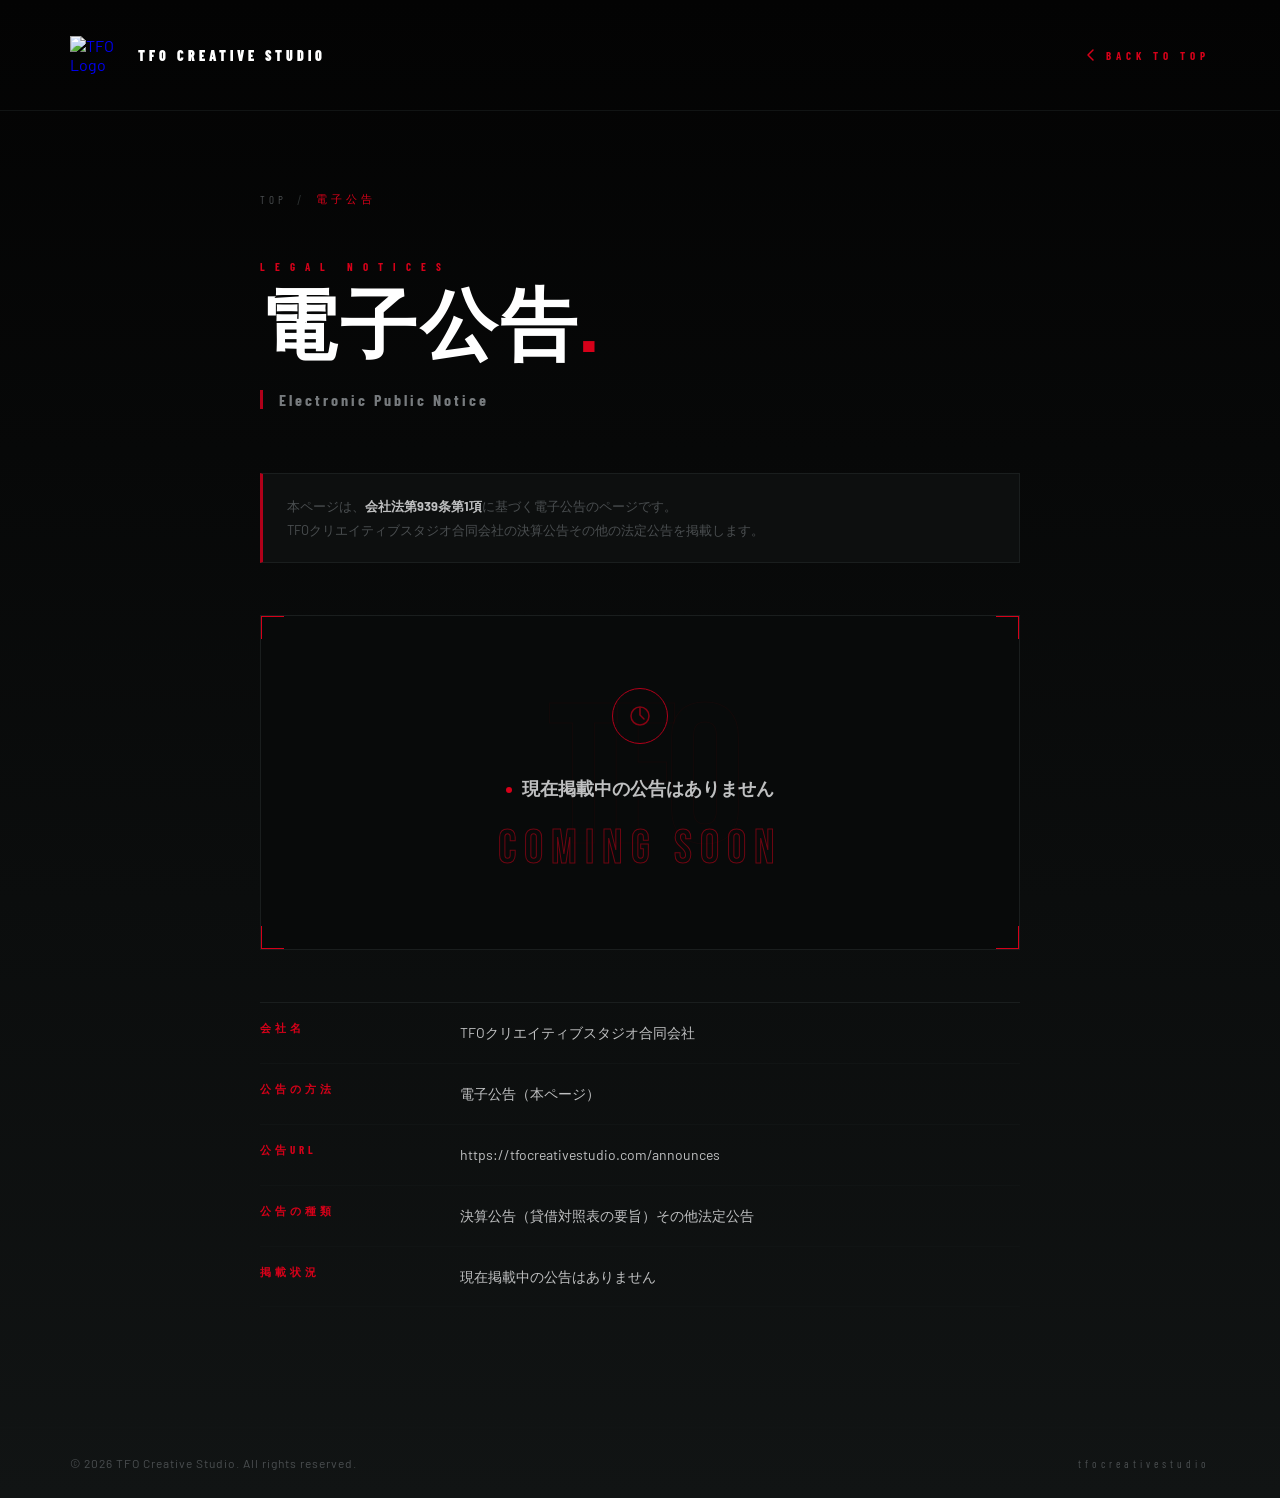
==== announces/index.html @ 10aa51f6 "リンク切れ修正" ====
<!DOCTYPE html>
<html lang="ja">
<head>
  <meta charset="UTF-8" />
  <meta name="viewport" content="width=device-width, initial-scale=1.0" />
  <title>電子公告 — TFO Creative Studio</title>
  <link rel="stylesheet" href="../style.css" />
  <style>
    /* ── Page-specific overrides ── */
    html, body { overflow-x: hidden; }

    .announces-page {
      min-height: 100vh;
      background: linear-gradient(to bottom, #030303 0%, #0b0d0d 60%, #111414 100%);
      display: flex;
      flex-direction: column;
    }

    /* ── Minimal header ── */
    .ann-header {
      display: flex;
      justify-content: space-between;
      align-items: center;
      padding: 36px 70px;
      position: relative;
      z-index: 10;
      border-bottom: 1px solid #111414;
    }

    .ann-logo {
      display: flex;
      align-items: center;
      gap: 16px;
      text-decoration: none;
    }

    .ann-logo img {
      width: 52px;
      height: auto;
    }

    .ann-logo-text {
      font-family: 'Barlow Condensed', sans-serif;
      font-size: 14px;
      font-weight: 900;
      letter-spacing: 4px;
      color: var(--white);
    }

    .ann-back {
      display: flex;
      align-items: center;
      gap: 8px;
      font-family: 'Barlow Condensed', sans-serif;
      font-size: 11px;
      letter-spacing: 5px;
      font-weight: 700;
      color: var(--red);
      text-decoration: none;
      transition: opacity 0.2s;
    }

    .ann-back:hover { opacity: 0.7; }

    .ann-back svg {
      transition: transform 0.2s;
    }

    .ann-back:hover svg { transform: translateX(-3px); }

    /* ── Main content ── */
    .ann-main {
      flex: 1;
      max-width: 900px;
      width: 100%;
      margin: 0 auto;
      padding: 80px 70px 120px;
    }

    /* Breadcrumb */
    .breadcrumb {
      display: flex;
      align-items: center;
      gap: 10px;
      font-family: 'Barlow Condensed', sans-serif;
      font-size: 11px;
      letter-spacing: 4px;
      color: var(--muted);
      margin-bottom: 52px;
      opacity: 0;
      animation: fadeIn 0.6s ease 0.2s forwards;
    }

    .breadcrumb a {
      color: var(--muted);
      text-decoration: none;
      transition: color 0.2s;
    }

    .breadcrumb a:hover { color: var(--red); }

    .breadcrumb-sep {
      color: #2a2e2e;
      font-size: 14px;
    }

    .breadcrumb-current { color: var(--red); }

    /* Page heading */
    .ann-heading-wrap {
      margin-bottom: 64px;
      opacity: 0;
      transform: translateY(20px);
      animation: fadeUp 0.8s cubic-bezier(0.22,1,0.36,1) 0.3s forwards;
    }

    .ann-label {
      font-family: 'Barlow Condensed', sans-serif;
      font-size: 11px;
      letter-spacing: 10px;
      color: var(--red);
      font-weight: 700;
      margin-bottom: 20px;
    }

    .ann-title {
      font-family: 'Bebas Neue', sans-serif;
      font-size: clamp(52px, 6vw, 80px);
      line-height: 0.95;
      letter-spacing: 3px;
      margin-bottom: 24px;
    }

    .ann-subtitle {
      font-family: 'Barlow Condensed', sans-serif;
      font-size: 16px;
      letter-spacing: 3px;
      color: var(--gray-text);
      font-weight: 700;
      border-left: 3px solid var(--red-line);
      padding-left: 16px;
    }

    /* Legal note */
    .ann-legal-note {
      background: #0d0f0f;
      border: 1px solid #1a1e1e;
      border-left: 3px solid var(--red-line);
      padding: 20px 24px;
      font-size: 13px;
      color: var(--muted);
      line-height: 1.85;
      margin-bottom: 52px;
      opacity: 0;
      animation: fadeIn 0.6s ease 0.55s forwards;
    }

    .ann-legal-note strong {
      color: var(--lead-text);
    }

    /* Status box */
    .ann-status-box {
      position: relative;
      background: #080a0a;
      border: 1px solid #1a1e1e;
      padding: 72px 48px;
      text-align: center;
      overflow: hidden;
      opacity: 0;
      transform: translateY(24px);
      animation: fadeUp 0.9s cubic-bezier(0.22,1,0.36,1) 0.6s forwards;
    }

    /* Corner accents */
    .ann-status-box::before,
    .ann-status-box::after {
      content: '';
      position: absolute;
      width: 24px;
      height: 24px;
    }

    .ann-status-box::before {
      top: -1px; left: -1px;
      border-top: 2px solid var(--red);
      border-left: 2px solid var(--red);
    }

    .ann-status-box::after {
      bottom: -1px; right: -1px;
      border-bottom: 2px solid var(--red);
      border-right: 2px solid var(--red);
    }

    .ann-status-box .corner-tr,
    .ann-status-box .corner-bl {
      position: absolute;
      width: 24px;
      height: 24px;
    }

    .ann-status-box .corner-tr {
      top: -1px; right: -1px;
      border-top: 2px solid var(--red);
      border-right: 2px solid var(--red);
    }

    .ann-status-box .corner-bl {
      bottom: -1px; left: -1px;
      border-bottom: 2px solid var(--red);
      border-left: 2px solid var(--red);
    }

    /* Background TFO watermark */
    .ann-watermark {
      position: absolute;
      top: 50%;
      left: 50%;
      transform: translate(-50%, -50%);
      font-family: 'Bebas Neue', sans-serif;
      font-size: 200px;
      letter-spacing: -12px;
      color: transparent;
      -webkit-text-stroke: 1px rgba(214,0,25,0.05);
      pointer-events: none;
      user-select: none;
      line-height: 1;
      white-space: nowrap;
    }

    .ann-status-icon {
      width: 56px;
      height: 56px;
      border: 1px solid var(--red-line);
      border-radius: 50%;
      display: flex;
      align-items: center;
      justify-content: center;
      margin: 0 auto 28px;
      position: relative;
      animation: iconPulse 3s ease-in-out infinite 1.5s;
    }

    .ann-status-icon svg {
      opacity: 0.6;
    }

    @keyframes iconPulse {
      0%, 100% { box-shadow: 0 0 0 0 rgba(214,0,25,0); }
      50%       { box-shadow: 0 0 0 8px rgba(214,0,25,0.08); }
    }

    .ann-status-ja {
      font-size: 18px;
      font-weight: 700;
      color: var(--lead-text);
      line-height: 1.8;
      margin-bottom: 16px;
      position: relative;
    }

    .ann-status-en {
      font-family: 'Bebas Neue', sans-serif;
      font-size: clamp(32px, 4vw, 48px);
      letter-spacing: 8px;
      color: transparent;
      -webkit-text-stroke: 1px rgba(214,0,25,0.5);
      position: relative;
      animation: flicker 6s infinite 2s;
    }

    .ann-status-dot {
      display: inline-block;
      width: 6px;
      height: 6px;
      background: var(--red);
      border-radius: 50%;
      margin-right: 10px;
      vertical-align: middle;
      animation: dotBlink 1.6s ease-in-out infinite;
    }

    @keyframes dotBlink {
      0%, 100% { opacity: 1; transform: scale(1); }
      50%       { opacity: 0.3; transform: scale(0.7); }
    }

    /* Info table */
    .ann-info {
      margin-top: 52px;
      border-top: 1px solid #1a1e1e;
      opacity: 0;
      animation: fadeIn 0.6s ease 1.0s forwards;
    }

    .ann-info-row {
      display: grid;
      grid-template-columns: 200px 1fr;
      gap: 0;
      border-bottom: 1px solid #111414;
      transition: background 0.2s;
    }

    .ann-info-row:hover { background: rgba(214,0,25,0.02); }

    .ann-info-th {
      padding: 18px 0;
      font-family: 'Barlow Condensed', sans-serif;
      font-size: 11px;
      letter-spacing: 4px;
      font-weight: 700;
      color: var(--red);
    }

    .ann-info-td {
      padding: 18px 0;
      font-size: 14px;
      color: var(--lead-text);
      line-height: 1.7;
    }

    /* Footer */
    .ann-footer {
      border-top: 1px solid #111414;
      padding: 28px 70px;
      display: flex;
      justify-content: space-between;
      align-items: center;
    }

    .ann-footer-copy {
      font-size: 12px;
      color: var(--muted);
      letter-spacing: 1px;
    }

    .ann-footer-link {
      font-family: 'Barlow Condensed', sans-serif;
      font-size: 11px;
      letter-spacing: 4px;
      color: var(--muted);
      text-decoration: none;
      transition: color 0.2s;
    }

    .ann-footer-link:hover { color: var(--red); }

    /* ── Responsive ── */
    @media (max-width: 768px) {
      .ann-header {
        padding: 24px 24px;
      }

      .ann-logo-text { display: none; }

      .ann-main {
        padding: 52px 24px 80px;
      }

      .ann-status-box {
        padding: 52px 24px;
      }

      .ann-watermark { font-size: 120px; }

      .ann-info-row {
        grid-template-columns: 140px 1fr;
      }

      .ann-footer {
        padding: 24px;
        flex-direction: column;
        gap: 12px;
        text-align: center;
      }
    }
  </style>
</head>

<body>
  <div class="announces-page">

    <!-- Header -->
    <header class="ann-header">
      <a href="/" class="ann-logo">
        <img src="/website/pic/logo1.svg" alt="TFO Logo" />
        <span class="ann-logo-text">TFO CREATIVE STUDIO</span>
      </a>
      <a href="/" class="ann-back">
        <svg width="14" height="14" viewBox="0 0 14 14" fill="none">
          <path d="M9 2L4 7L9 12" stroke="currentColor" stroke-width="1.5" stroke-linecap="round" stroke-linejoin="round"/>
        </svg>
        BACK TO TOP
      </a>
    </header>

    <!-- Main -->
    <main class="ann-main">

      <!-- Breadcrumb -->
      <div class="breadcrumb">
        <a href="/">TOP</a>
        <span class="breadcrumb-sep">/</span>
        <span class="breadcrumb-current">電子公告</span>
      </div>

      <!-- Heading -->
      <div class="ann-heading-wrap">
        <div class="ann-label">LEGAL NOTICES</div>
        <h1 class="ann-title">電子公告<span class="red">.</span></h1>
        <p class="ann-subtitle">Electronic Public Notice</p>
      </div>

      <!-- Legal note -->
      <div class="ann-legal-note">
        本ページは、<strong>会社法第939条第1項</strong>に基づく電子公告のページです。<br>
        TFOクリエイティブスタジオ合同会社の決算公告その他の法定公告を掲載します。
      </div>

      <!-- Status box -->
      <div class="ann-status-box">
        <div class="corner-tr"></div>
        <div class="corner-bl"></div>
        <div class="ann-watermark">TFO</div>

        <div class="ann-status-icon">
          <svg width="22" height="22" viewBox="0 0 22 22" fill="none">
            <path d="M11 3v7l4 4" stroke="#d60019" stroke-width="1.5" stroke-linecap="round"/>
            <circle cx="11" cy="11" r="9" stroke="#d60019" stroke-width="1.5"/>
          </svg>
        </div>

        <p class="ann-status-ja">
          <span class="ann-status-dot"></span>現在掲載中の公告はありません
        </p>
        <p class="ann-status-en">COMING SOON</p>
      </div>

      <!-- Info table -->
      <div class="ann-info">
        <div class="ann-info-row">
          <div class="ann-info-th">会社名</div>
          <div class="ann-info-td">TFOクリエイティブスタジオ合同会社</div>
        </div>
        <div class="ann-info-row">
          <div class="ann-info-th">公告の方法</div>
          <div class="ann-info-td">電子公告（本ページ）</div>
        </div>
        <div class="ann-info-row">
          <div class="ann-info-th">公告URL</div>
          <div class="ann-info-td">https://tfocreativestudio.com/announces</div>
        </div>
        <div class="ann-info-row">
          <div class="ann-info-th">公告の種類</div>
          <div class="ann-info-td">決算公告（貸借対照表の要旨）その他法定公告</div>
        </div>
        <div class="ann-info-row">
          <div class="ann-info-th">掲載状況</div>
          <div class="ann-info-td">現在掲載中の公告はありません</div>
        </div>
      </div>

    </main>

    <!-- Footer -->
    <footer class="ann-footer">
      <span class="ann-footer-copy">&copy; 2026 TFO Creative Studio. All rights reserved.</span>
      <a href="/" class="ann-footer-link">tfocreativestudio</a>
    </footer>

  </div>
</body>
</html>
---- style.css ----
/* ===========================
   TFO Creative Studio — CSS
   =========================== */

@import url('https://fonts.googleapis.com/css2?family=Bebas+Neue&family=Barlow+Condensed:wght@400;700;900&family=Barlow:ital,wght@0,400;0,700;1,400&display=swap');

/* ── Reset ── */
*, *::before, *::after {
  margin: 0;
  padding: 0;
  box-sizing: border-box;
}

:root {
  --red:        #d60019;
  --red-dim:    rgba(214, 0, 25, 0.30);
  --red-line:   #b00019;
  --bg:         #050606;
  --bg-section: #080a0a;
  --bg-alt:     #0d0f0f;
  --gray-text:  #777b7e;
  --lead-text:  #bfc0c1;
  --muted:      #4a4e50;
  --white:      #ffffff;
  --nav-color:  #e0001b;

  --anim-base: 0.75s cubic-bezier(0.22, 1, 0.36, 1);
  --section-pad: 120px 70px;
  --section-pad-mobile: 80px 24px;
}

html {
  scroll-behavior: smooth;
}

html, body {
  width: 100%;
}

body {
  background: var(--bg);
  color: var(--white);
  font-family: 'Barlow', Arial, sans-serif;
  overflow-x: hidden;
}

/* ── Scrollbar ── */
::-webkit-scrollbar { width: 4px; }
::-webkit-scrollbar-track { background: var(--bg); }
::-webkit-scrollbar-thumb { background: var(--red-line); }

/* ===========================
   Reveal animations (JS-driven)
   =========================== */
.reveal,
.reveal-up,
.reveal-left {
  opacity: 0;
  transition: opacity 0.7s ease, transform 0.8s cubic-bezier(0.22, 1, 0.36, 1);
}

.reveal        { transform: translateY(0); }
.reveal-up     { transform: translateY(32px); }
.reveal-left   { transform: translateX(-32px); }

.reveal.in-view,
.reveal-up.in-view,
.reveal-left.in-view {
  opacity: 1;
  transform: translate(0, 0);
}


/* ===========================
   HERO
   =========================== */
.hero {
  position: relative;
  width: 100vw;
  height: 100vh;
  padding: 42px 70px;
  background: linear-gradient(to bottom, #030303 0%, #0b0d0d 55%, #202626 100%);
  overflow: hidden;
}

/* Noise overlay */
.hero::before {
  content: '';
  position: absolute;
  inset: 0;
  background-image: url("data:image/svg+xml,%3Csvg viewBox='0 0 256 256' xmlns='http://www.w3.org/2000/svg'%3E%3Cfilter id='noise'%3E%3CfeTurbulence type='fractalNoise' baseFrequency='0.9' numOctaves='4' stitchTiles='stitch'/%3E%3C/filter%3E%3Crect width='100%25' height='100%25' filter='url(%23noise)' opacity='0.04'/%3E%3C/svg%3E");
  pointer-events: none;
  z-index: 0;
  opacity: 0.6;
}

/* ── Header ── */
.header {
  display: flex;
  justify-content: space-between;
  align-items: flex-start;
  position: relative;
  z-index: 10;
}

.logo {
  width: 90px;
  text-align: center;
  opacity: 0;
  transform: translateY(-16px);
  animation: fadeDown var(--anim-base) 0.1s forwards;
}

.logo-mark {
  margin-bottom: 12px;
  border-radius: 4px;
  width: 100px;
  height: auto;
}

/* Desktop nav */
.nav {
  display: flex;
  gap: 52px;
  padding-top: 2px;
}

.nav a {
  color: var(--nav-color);
  text-decoration: none;
  font-size: 13px;
  letter-spacing: 5px;
  font-family: 'Barlow Condensed', sans-serif;
  font-weight: 700;
  position: relative;
  opacity: 0;
  transform: translateY(-14px);
  animation: fadeDown var(--anim-base) forwards;
}

.nav a:nth-child(1) { animation-delay: 0.25s; }
.nav a:nth-child(2) { animation-delay: 0.35s; }
.nav a:nth-child(3) { animation-delay: 0.45s; }
.nav a:nth-child(4) { animation-delay: 0.55s; }

.nav a::after {
  content: '';
  position: absolute;
  left: 0; bottom: -3px;
  width: 0; height: 1px;
  background: var(--red);
  transition: width 0.35s ease;
}

.nav a:hover::after { width: 100%; }

/* Hamburger (hidden on desktop) */
.hamburger {
  display: none;
  flex-direction: column;
  justify-content: center;
  gap: 5px;
  background: none;
  border: none;
  cursor: pointer;
  padding: 4px;
  z-index: 20;
}

.hamburger span {
  display: block;
  width: 24px;
  height: 2px;
  background: var(--red);
  transition: transform 0.3s ease, opacity 0.3s ease;
}

.hamburger.open span:nth-child(1) { transform: translateY(7px) rotate(45deg); }
.hamburger.open span:nth-child(2) { opacity: 0; }
.hamburger.open span:nth-child(3) { transform: translateY(-7px) rotate(-45deg); }

/* Mobile menu overlay */
.mobile-menu {
  position: fixed;
  inset: 0;
  background: rgba(3,3,3,0.97);
  display: flex;
  flex-direction: column;
  justify-content: center;
  align-items: center;
  gap: 36px;
  z-index: 15;
  opacity: 0;
  pointer-events: none;
  transition: opacity 0.4s ease;
}

.mobile-menu.open {
  opacity: 1;
  pointer-events: auto;
}

.mobile-menu-close {
  position: absolute;
  top: 28px;
  right: 28px;
  width: 44px;
  height: 44px;
  background: none;
  border: 1px solid rgba(214, 0, 25, 0.4);
  cursor: pointer;
  display: flex;
  align-items: center;
  justify-content: center;
  flex-shrink: 0;
  transition: border-color 0.2s, background 0.2s;
}

.mobile-menu-close:hover {
  border-color: var(--red);
  background: rgba(214, 0, 25, 0.1);
}

.mobile-menu-close span {
  position: absolute;
  width: 20px;
  height: 1.5px;
  background: var(--red);
}

.mobile-menu-close span:nth-child(1) { transform: rotate(45deg); }
.mobile-menu-close span:nth-child(2) { transform: rotate(-45deg); }

.mobile-menu a {
  color: var(--white);
  text-decoration: none;
  font-family: 'Bebas Neue', sans-serif;
  font-size: 52px;
  letter-spacing: 6px;
  transition: color 0.2s;
}

.mobile-menu a:hover { color: var(--red); }

/* ── Decorative lines ── */
.cross {
  position: absolute;
  left: 156px; top: 0;
  width: 1px; height: 0;
  background: var(--red-line);
  z-index: 2;
  animation: growDown 1s cubic-bezier(0.4,0,0.2,1) 0.6s forwards;
}

.cross::after {
  content: '';
  position: absolute;
  top: 206px; left: -12px;
  width: 0; height: 1px;
  background: var(--red-line);
  animation: growRight 0.6s cubic-bezier(0.4,0,0.2,1) 1.4s forwards;
}

/* ── Content ── */
.content {
  position: relative;
  z-index: 2;
  margin-left: 120px;
  margin-top: 42px;
}

.label {
  color: var(--red);
  font-size: 13px;
  letter-spacing: 10px;
  font-weight: 700;
  font-family: 'Barlow Condensed', sans-serif;
  margin-left: 135px;
  margin-bottom: 28px;
  opacity: 0;
  animation: fadeIn 0.7s ease 1.0s forwards;
}

.title {
  font-family: 'Bebas Neue', sans-serif;
  font-size: clamp(76px, 8vw, 116px);
  line-height: 0.92;
  letter-spacing: 2px;
  overflow: hidden;
  animation: flicker 8s infinite 3s;
}

.title-line {
  display: block;
  overflow: hidden;
}

.title-word {
  display: inline-block;
  transform: translateY(110%);
  opacity: 0;
  animation: slideUp var(--anim-base) forwards;
}

.title-line:nth-child(1) .title-word { animation-delay: 0.9s; }
.title-line:nth-child(2) .title-word { animation-delay: 1.05s; }
.title-line:nth-child(3) .title-word { animation-delay: 1.20s; }

.gray { color: var(--gray-text); }
.red  { color: var(--red); }

.lead {
  margin-top: 26px;
  color: var(--lead-text);
  font-size: 20px;
  line-height: 1.8;
  font-weight: 700;
  opacity: 0;
  transform: translateY(12px);
  animation: fadeUp var(--anim-base) 1.5s forwards;
}

.btn {
  display: inline-block;
  padding: 14px 48px;
  border: 2px solid var(--red);
  color: var(--red);
  text-decoration: none;
  font-size: 12px;
  letter-spacing: 8px;
  font-weight: 700;
  font-family: 'Barlow Condensed', sans-serif;
  position: relative;
  overflow: hidden;
  transition: color 0.35s ease;
  z-index: 1;
}

.btn::before {
  content: '';
  position: absolute;
  inset: 0;
  background: var(--red);
  transform: scaleX(0);
  transform-origin: left;
  transition: transform 0.4s cubic-bezier(0.4,0,0.2,1);
  z-index: -1;
}

.btn:hover { color: var(--white); }
.btn:hover::before { transform: scaleX(1); }

.hero-btn {
  margin-top: 26px;
  opacity: 0;
  animation: fadeIn 0.6s ease 1.75s forwards;
}

/* Background TFO */
.bg-tfo {
  position: absolute;
  left: -18px; bottom: 400px;
  font-family: 'Bebas Neue', sans-serif;
  font-size: 300px;
  letter-spacing: -12px;
  color: transparent;
  -webkit-text-stroke: 1px var(--red-dim);
  z-index: 1;
  opacity: 0;
  animation: fadeIn 1.2s ease 0.5s forwards, floatX 12s ease-in-out 2s infinite;
  line-height: 1;
}

/* Outline mark */
.outline-mark {
  position: absolute;
  right: -80px; bottom: 80px;
  width: 620px; height: 480px;
  opacity: 0;
  animation: fadeIn 1.2s ease 0.8s forwards, floatY 10s ease-in-out 2s infinite;
}

.outline-mark img {
  object-fit: contain;
}

/* Scroll indicator */
.scroll-indicator {
  position: absolute;
  left: 50%;
  bottom: 16px;
  transform: translateX(-50%);
  display: flex;
  flex-direction: column;
  align-items: center;
  gap: 10px;
  color: var(--nav-color);
  font-size: 11px;
  letter-spacing: 9px;
  font-family: 'Barlow Condensed', sans-serif;
  font-weight: 700;
  z-index: 3;
  opacity: 0;
  animation: fadeIn 0.6s ease 2.2s forwards;
}

.scroll-line {
  width: 1px;
  height: 0;
  background: var(--nav-color);
  animation: growScrollLine 0.8s ease 2.5s forwards, scrollPulse 2s ease-in-out 3.5s infinite;
}


/* ===========================
   SECTIONS (shared)
   =========================== */
.section {
  position: relative;
  padding: var(--section-pad);
  overflow: hidden;
}

.section-inner {
  max-width: 1200px;
  margin: 0 auto;
  position: relative;
  z-index: 2;
}

.section-label {
  font-family: 'Barlow Condensed', sans-serif;
  font-size: 11px;
  letter-spacing: 10px;
  color: var(--red);
  font-weight: 700;
  margin-bottom: 40px;
}

.section-title {
  font-family: 'Bebas Neue', sans-serif;
  font-size: clamp(48px, 5vw, 72px);
  line-height: 1.0;
  letter-spacing: 2px;
}

.red-bar {
  width: 48px;
  height: 3px;
  background: var(--red);
  margin-top: 32px;
}


/* ===========================
   PHILOSOPHY
   =========================== */
.philosophy-section {
  background: var(--bg-section);
}

.philosophy-section::before {
  content: '';
  position: absolute;
  right: 0; top: 0;
  width: 1px;
  height: 100%;
  background: linear-gradient(to bottom, transparent, var(--red-dim), transparent);
}

.philosophy-grid {
  display: grid;
  grid-template-columns: 380px 1fr;
  gap: 80px;
  align-items: start;
  margin-top: 20px;
}

.philosophy-lead {
  font-size: 20px;
  font-weight: 700;
  line-height: 1.75;
  color: var(--white);
  margin-bottom: 28px;
}

.philosophy-lead em {
  color: var(--red);
  font-style: normal;
}

.philosophy-body {
  font-size: 16px;
  line-height: 2.0;
  color: var(--lead-text);
  margin-bottom: 20px;
}

.philosophy-body strong {
  color: var(--white);
}


/* ===========================
   MISSION & VALUES
   =========================== */
.mission-section {
  background: var(--bg);
}

.mission-block {
  border-left: 3px solid var(--red);
  padding-left: 40px;
  margin-bottom: 80px;
}

.mission-tag {
  font-family: 'Barlow Condensed', sans-serif;
  font-size: 11px;
  letter-spacing: 10px;
  color: var(--red);
  font-weight: 700;
  margin-bottom: 16px;
}

.mission-title {
  font-family: 'Bebas Neue', sans-serif;
  font-size: clamp(40px, 4vw, 60px);
  line-height: 1.1;
  letter-spacing: 2px;
  margin-bottom: 20px;
}

.mission-body {
  color: var(--lead-text);
  font-size: 16px;
  line-height: 2.0;
}

.values-grid {
  display: grid;
  grid-template-columns: repeat(4, 1fr);
  gap: 2px;
}

.value-card {
  background: var(--bg-alt);
  padding: 36px 28px;
  border-top: 2px solid transparent;
  transition: border-color 0.3s ease, background 0.3s ease;
  cursor: default;
}

.value-card:hover {
  border-color: var(--red);
  background: #111414;
}

.value-num {
  font-family: 'Bebas Neue', sans-serif;
  font-size: 48px;
  color: var(--red-dim);
  line-height: 1;
  margin-bottom: 12px;
  transition: color 0.3s ease;
}

.value-card:hover .value-num { color: var(--red); }

.value-name {
  font-family: 'Barlow Condensed', sans-serif;
  font-size: 20px;
  font-weight: 900;
  letter-spacing: 2px;
  color: var(--white);
  margin-bottom: 6px;
}

.value-sub {
  font-size: 12px;
  color: var(--red);
  letter-spacing: 2px;
  margin-bottom: 16px;
  font-weight: 700;
}

.value-card p {
  font-size: 14px;
  color: var(--lead-text);
  line-height: 1.85;
}


/* ===========================
   SERVICES
   =========================== */
.services-section {
  background: var(--bg-section);
}

.services-section .section-title {
  margin-bottom: 60px;
}

.services-list {
  display: flex;
  flex-direction: column;
  gap: 0;
}

.service-item {
  display: grid;
  grid-template-columns: 80px 1fr;
  gap: 40px;
  align-items: start;
  padding: 40px 0;
  position: relative;
  border-top: 1px solid #1a1e1e;
  transition: background 0.3s ease;
  cursor: default;
}

.service-item:last-child {
  border-bottom: 1px solid #1a1e1e;
}

.service-item:hover {
  background: rgba(214,0,25,0.03);
}

.service-line {
  position: absolute;
  bottom: 0; left: 0;
  width: 0; height: 1px;
  background: var(--red);
  transition: width 0.5s cubic-bezier(0.4,0,0.2,1);
}

.service-item:hover .service-line { width: 100%; }

.service-index {
  font-family: 'Bebas Neue', sans-serif;
  font-size: 56px;
  color: var(--red-dim);
  line-height: 1;
  padding-top: 4px;
  transition: color 0.3s ease;
}

.service-item:hover .service-index { color: var(--red); }

.service-en {
  font-family: 'Barlow Condensed', sans-serif;
  font-size: 11px;
  letter-spacing: 8px;
  color: var(--red);
  font-weight: 700;
  margin-bottom: 8px;
}

.service-ja {
  font-family: 'Bebas Neue', sans-serif;
  font-size: 32px;
  letter-spacing: 4px;
  color: var(--white);
  margin-bottom: 14px;
}

.service-body ul {
  list-style: none;
  display: flex;
  flex-wrap: wrap;
  gap: 8px 20px;
}

.service-body ul li {
  font-size: 14px;
  color: var(--muted);
  padding-left: 14px;
  position: relative;
  transition: color 0.2s;
}

.service-body ul li::before {
  content: '—';
  position: absolute;
  left: 0;
  color: var(--red-line);
}

.service-item:hover .service-body ul li {
  color: var(--lead-text);
}


/* ===========================
   ABOUT
   =========================== */
.about-section {
  background: var(--bg);
}

.about-grid {
  display: grid;
  grid-template-columns: 340px 1fr;
  gap: 80px;
  align-items: start;
  margin-top: 20px;
}

.about-left {
  position: relative;
}

.about-logo-bg {
  font-family: 'Bebas Neue', sans-serif;
  font-size: 120px;
  color: transparent;
  -webkit-text-stroke: 1px rgba(214,0,25,0.15);
  position: absolute;
  bottom: -40px;
  left: -20px;
  letter-spacing: -6px;
  line-height: 1;
  pointer-events: none;
  user-select: none;
}

.rep-name {
  margin-top: 40px;
  display: flex;
  flex-direction: column;
  gap: 4px;
}

.rep-title-label {
  font-size: 11px;
  letter-spacing: 6px;
  color: var(--red);
  font-family: 'Barlow Condensed', sans-serif;
  font-weight: 700;
}

.rep-kanji {
  font-family: 'Bebas Neue', sans-serif;
  font-size: 36px;
  letter-spacing: 6px;
  color: var(--white);
}

.rep-roman {
  font-size: 12px;
  letter-spacing: 4px;
  color: var(--gray-text);
  font-family: 'Barlow Condensed', sans-serif;
}

.rep-message {
  border: none;
  display: flex;
  flex-direction: column;
  gap: 24px;
}

.rep-message p {
  font-size: 16px;
  line-height: 2.0;
  color: var(--lead-text);
}

.rep-message em {
  color: var(--white);
  font-style: normal;
  border-bottom: 1px solid var(--red-line);
}

.rep-message strong {
  color: var(--white);
}

.sig-line {
  color: var(--white) !important;
  font-weight: 700;
  padding-top: 12px;
  border-top: 1px solid #1a1e1e;
}


/* ===========================
   CONTACT
   =========================== */
.contact-section {
  background: var(--bg-section);
  text-align: center;
  padding-top: 140px;
  padding-bottom: 140px;
}

.contact-inner {
  position: relative;
}

.contact-bg-text {
  position: absolute;
  top: 50%;
  left: 50%;
  transform: translate(-50%, -50%);
  font-family: 'Bebas Neue', sans-serif;
  font-size: clamp(80px, 12vw, 180px);
  color: transparent;
  -webkit-text-stroke: 1px rgba(214,0,25,0.08);
  letter-spacing: 20px;
  pointer-events: none;
  user-select: none;
  white-space: nowrap;
}

.contact-title {
  font-family: 'Bebas Neue', sans-serif;
  font-size: clamp(48px, 6vw, 80px);
  line-height: 1.1;
  letter-spacing: 3px;
  margin-bottom: 24px;
  position: relative;
}

.contact-body {
  color: var(--lead-text);
  font-size: 16px;
  line-height: 1.8;
  margin-bottom: 48px;
  position: relative;
}

.contact-btn {
  position: relative;
  font-size: 14px;
  padding: 18px 72px;
  letter-spacing: 10px;
}


/* ===========================
   FOOTER
   =========================== */
.footer {
  background: #020303;
  border-top: 1px solid #111414;
}

.footer-inner {
  max-width: 1200px;
  margin: 0 auto;
  padding: 72px 70px 48px;
  display: grid;
  grid-template-columns: 1fr auto;
  gap: 60px;
  align-items: start;
}

.footer-logo {
  width: 60px;
  margin-bottom: 16px;
}

.footer-logo img {
  width: 100%;
}

.footer-name {
  font-family: 'Barlow Condensed', sans-serif;
  font-size: 18px;
  font-weight: 900;
  letter-spacing: 4px;
  color: var(--white);
  margin-bottom: 10px;
}

.footer-tagline {
  font-size: 13px;
  color: var(--muted);
  line-height: 1.7;
}

.footer-nav {
  display: flex;
  gap: 60px;
}

.footer-nav-col {
  display: flex;
  flex-direction: column;
  gap: 14px;
}

.footer-nav-head {
  font-family: 'Barlow Condensed', sans-serif;
  font-size: 11px;
  letter-spacing: 6px;
  color: var(--red);
  font-weight: 700;
  margin-bottom: 4px;
}

.footer-nav a {
  font-size: 13px;
  color: var(--muted);
  text-decoration: none;
  letter-spacing: 1px;
  transition: color 0.2s ease;
}

.footer-nav a:hover { color: var(--white); }

.footer-bottom {
  max-width: 1200px;
  margin: 0 auto;
  padding: 24px 70px;
  border-top: 1px solid #111414;
  display: flex;
  justify-content: space-between;
  align-items: center;
}

.footer-copy {
  font-size: 12px;
  color: var(--muted);
  letter-spacing: 1px;
}

.back-to-top {
  display: flex;
  align-items: center;
  gap: 8px;
  font-family: 'Barlow Condensed', sans-serif;
  font-size: 11px;
  letter-spacing: 4px;
  color: var(--red);
  text-decoration: none;
  transition: opacity 0.2s;
}

.back-to-top:hover { opacity: 0.7; }


/* ===========================
   KEYFRAMES
   =========================== */
@keyframes fadeDown {
  to { opacity: 1; transform: translateY(0); }
}

@keyframes fadeUp {
  to { opacity: 1; transform: translateY(0); }
}

@keyframes fadeIn {
  to { opacity: 1; }
}

@keyframes slideUp {
  to { transform: translateY(0); opacity: 1; }
}

@keyframes growDown {
  to { height: 278px; }
}

@keyframes growRight {
  to { width: 136px; }
}

@keyframes growScrollLine {
  to { height: 68px; }
}

@keyframes scrollPulse {
  0%, 100% { opacity: 1; }
  50%       { opacity: 0.3; }
}

@keyframes floatX {
  0%, 100% { transform: translateX(0px); }
  50%       { transform: translateX(8px); }
}

@keyframes floatY {
  0%, 100% { transform: translateY(0px); opacity: 0.75; }
  50%       { transform: translateY(-14px); opacity: 0.85; }
}

@keyframes flicker {
  0%, 97%, 100% { opacity: 1; }
  98%            { opacity: 0.85; }
  99%            { opacity: 1; }
}


/* ===========================
   RESPONSIVE
   =========================== */

/* ── Tablet ── */
@media (max-width: 1024px) {
  :root {
    --section-pad: 80px 48px;
  }

  .hero {
    padding: 36px 48px;
  }

  .content {
    margin-left: 60px;
  }

  .label {
    margin-left: 80px;
  }

  .bg-tfo {
    font-size: 180px;
  }

  .outline-mark {
    width: 440px;
    height: 340px;
    right: -60px;
    bottom: 60px;
  }

  .philosophy-grid {
    grid-template-columns: 280px 1fr;
    gap: 48px;
  }

  .values-grid {
    grid-template-columns: repeat(2, 1fr);
  }

  .about-grid {
    grid-template-columns: 260px 1fr;
    gap: 48px;
  }

  .footer-inner {
    padding: 60px 48px 40px;
    grid-template-columns: 1fr;
    gap: 48px;
  }

  .footer-bottom {
    padding: 24px 48px;
  }
}

/* ── Mobile ── */
@media (max-width: 768px) {
  :root {
    --section-pad: 64px 24px;
  }

  html { overflow-x: hidden; }

  .hero {
    padding: 24px 24px 80px;
    height: 100svh;
    min-height: 600px;
  }

  /* Show hamburger, hide desktop nav */
  .hamburger { display: flex; }
  .nav       { display: none; }

  .header { align-items: center; }

  .logo { width: 68px; }
  .logo-mark { width: 68px; }

  .cross { left: 24px; }

  .content {
    margin-left: 0;
    margin-top: 70px;
  }

  .label {
    margin-left: 0;
    letter-spacing: 5px;
    font-size: 11px;
  }

  .title {
    font-size: clamp(60px, 18vw, 90px);
  }

  .lead {
    font-size: 15px;
    line-height: 1.7;
  }

  .bg-tfo {
    font-size: 110px;
    bottom: auto;
    top: 38%;
    left: -10px;
  }

  .outline-mark {
    width: 240px;
    height: 200px;
    right: -30px;
    bottom: 20px;
    opacity: 0.2;
  }

  /* Sections */
  .philosophy-grid {
    grid-template-columns: 1fr;
    gap: 36px;
  }

  .values-grid {
    grid-template-columns: 1fr;
    gap: 2px;
  }

  .mission-block {
    padding-left: 24px;
  }

  .service-item {
    grid-template-columns: 60px 1fr;
    gap: 20px;
  }

  .service-index {
    font-size: 40px;
  }

  .about-grid {
    grid-template-columns: 1fr;
    gap: 36px;
  }

  .about-logo-bg {
    font-size: 80px;
    bottom: -20px;
    left: -10px;
  }

  .about-left .section-title {
    font-size: clamp(36px, 10vw, 52px);
  }

  .footer-inner {
    padding: 48px 24px 32px;
    grid-template-columns: 1fr;
    gap: 40px;
  }

  .footer-nav {
    flex-direction: column;
    gap: 32px;
  }

  .footer-bottom {
    padding: 20px 24px;
    flex-direction: column;
    gap: 16px;
    text-align: center;
  }
}

/* ── Small mobile ── */
@media (max-width: 400px) {
  .hero { padding: 20px 18px 80px; }

  .title {
    font-size: clamp(52px, 16vw, 72px);
  }

  .contact-btn {
    padding: 16px 40px;
    letter-spacing: 6px;
  }
}
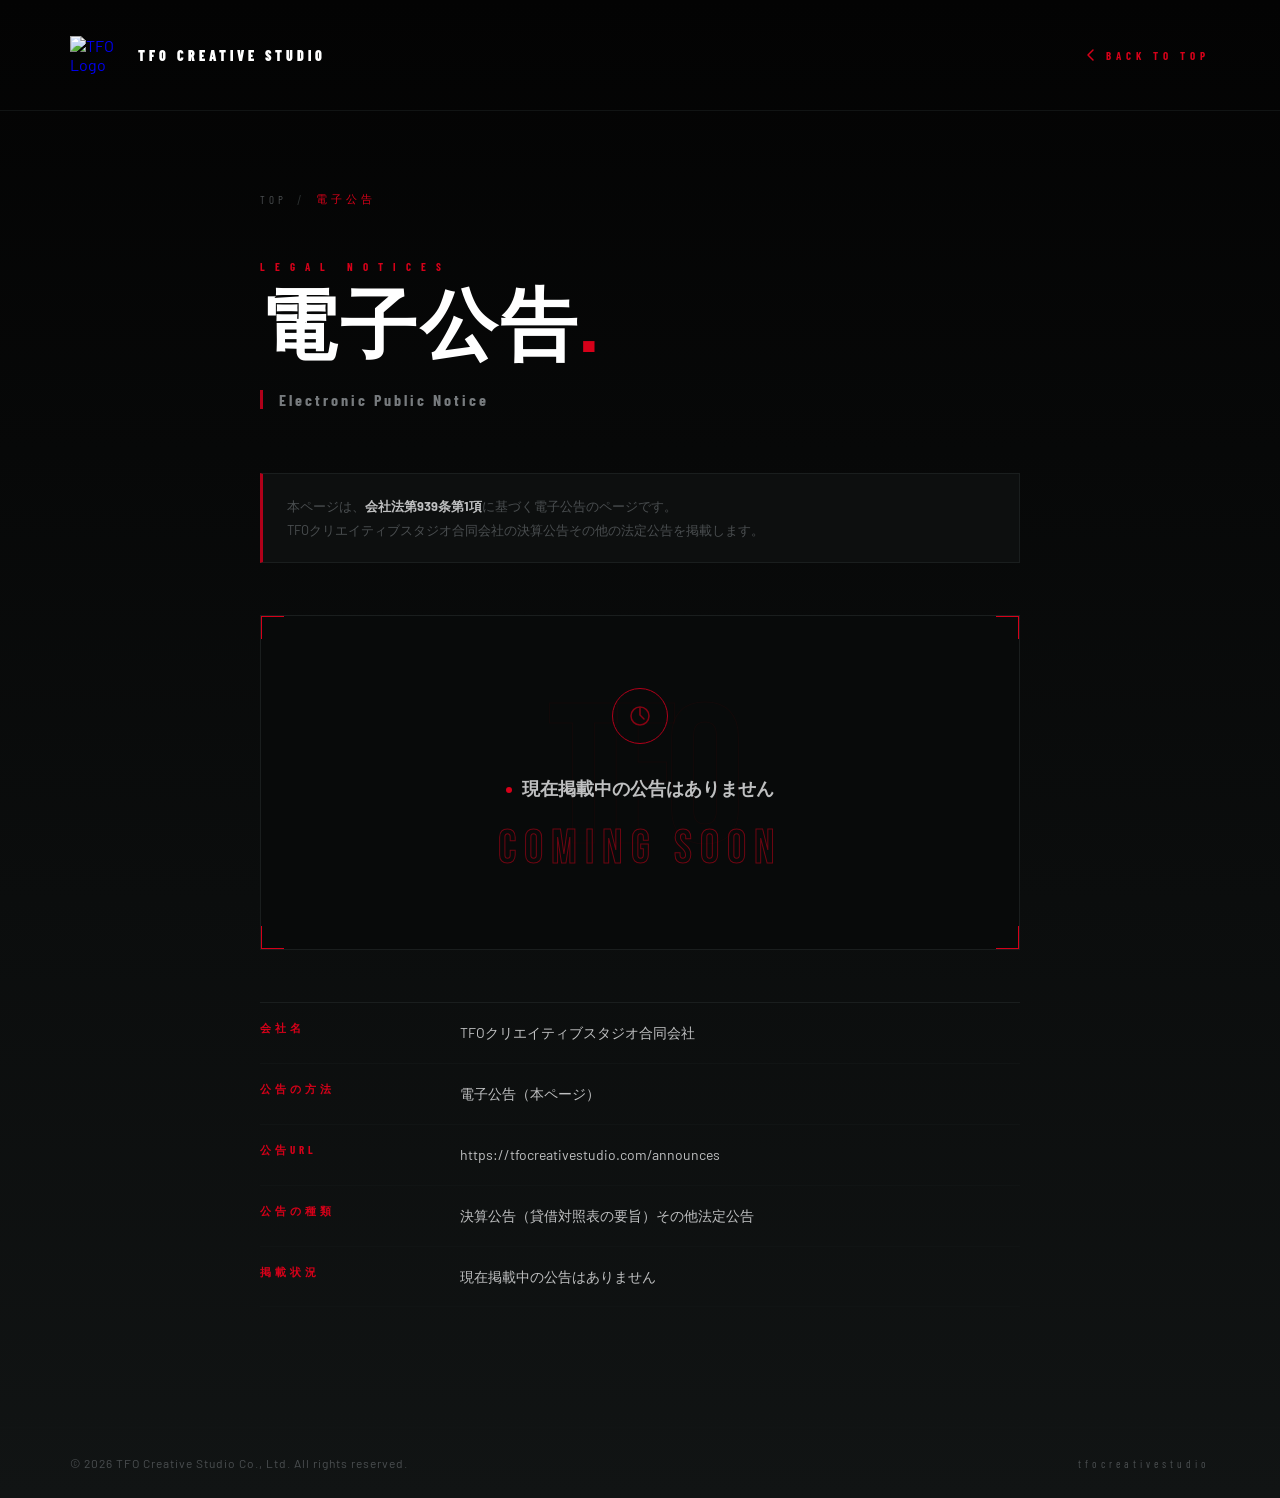
==== commit 598c3c19: "修正" ====
--- a/announces/index.html
+++ b/announces/index.html
@@ -465,7 +465,7 @@
 
     <!-- Footer -->
     <footer class="ann-footer">
-      <span class="ann-footer-copy">&copy; 2026 TFO Creative Studio. All rights reserved.</span>
+      <span class="ann-footer-copy">&copy; 2026 TFO Creative Studio Co., Ltd. All rights reserved.</span>
       <a href="/" class="ann-footer-link">tfocreativestudio</a>
     </footer>
 
--- a/style.css
+++ b/style.css
@@ -283,7 +283,7 @@
 
 .title {
   font-family: 'Bebas Neue', sans-serif;
-  font-size: clamp(76px, 8vw, 116px);
+  font-size: clamp(76px, 8vw, 200px);
   line-height: 0.92;
   letter-spacing: 2px;
   overflow: hidden;
@@ -439,7 +439,7 @@
 
 .section-title {
   font-family: 'Bebas Neue', sans-serif;
-  font-size: clamp(48px, 5vw, 72px);
+  font-size: clamp(48px, 5vw, 60px);
   line-height: 1.0;
   letter-spacing: 2px;
 }
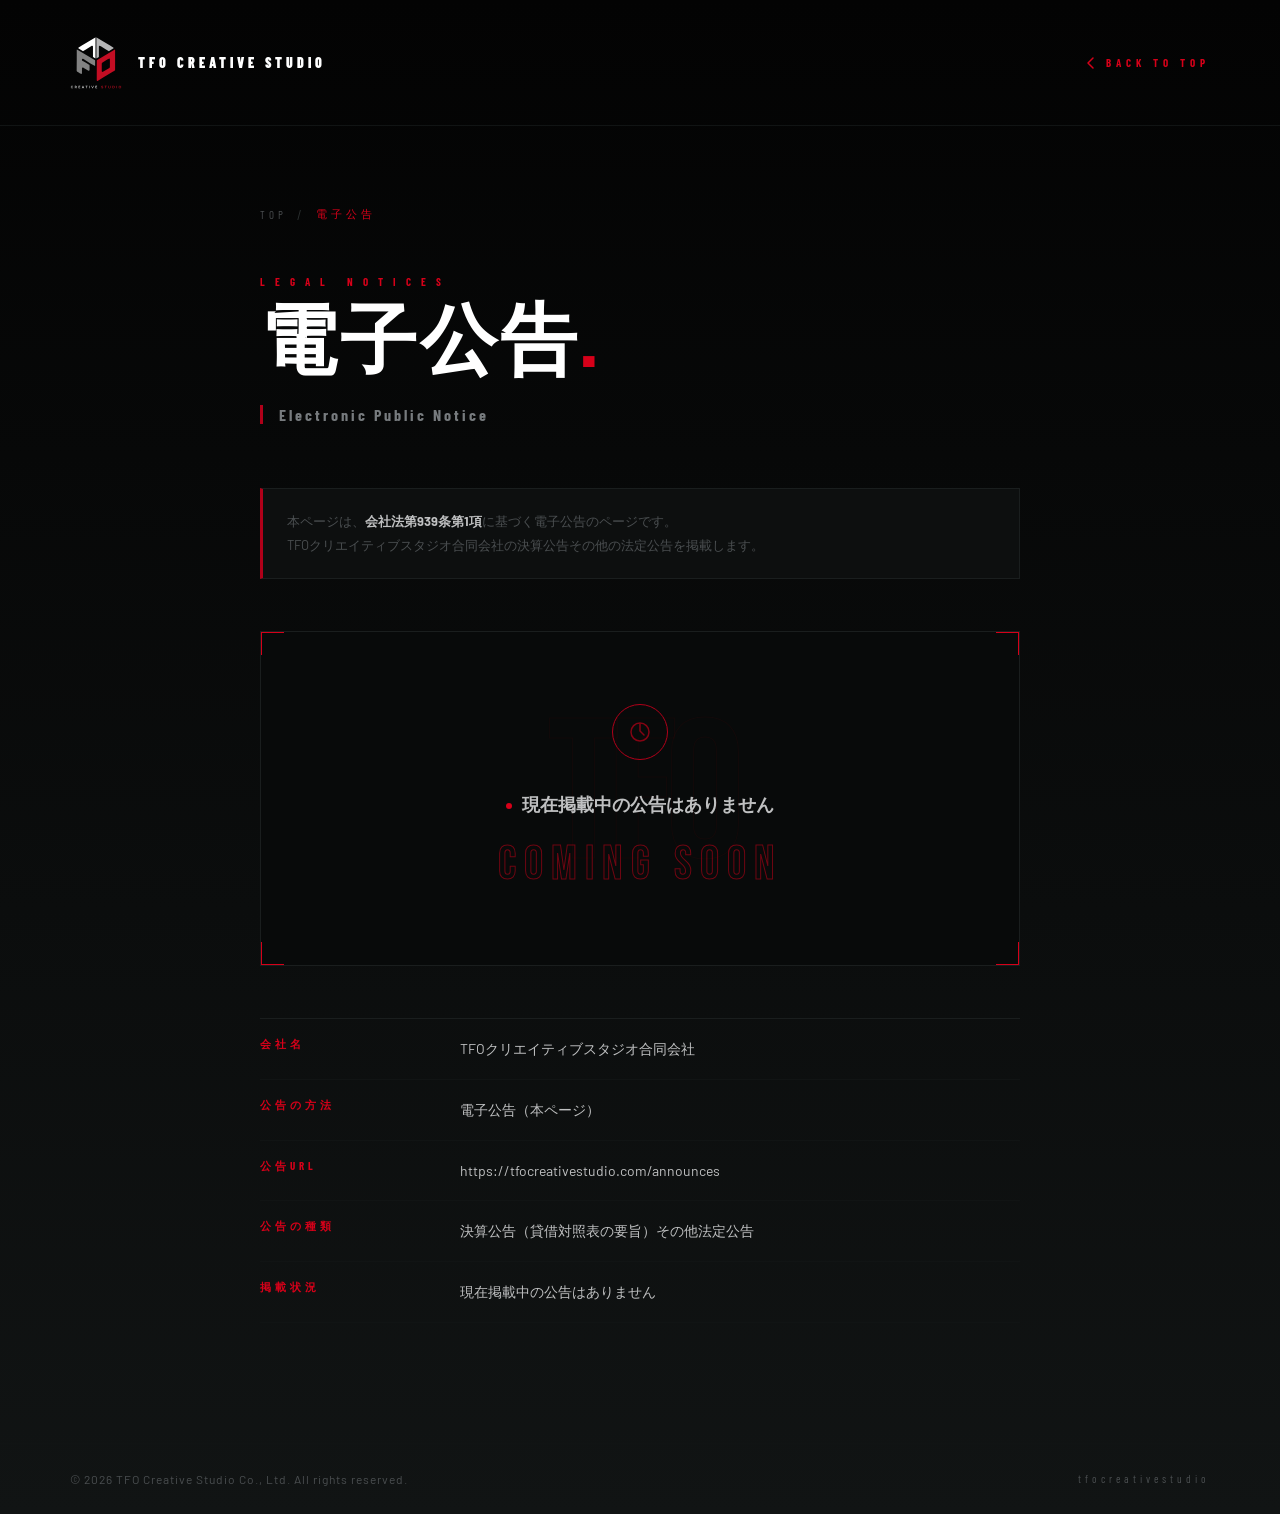
==== commit e39d3256: "画像リンク修正" ====
--- a/announces/index.html
+++ b/announces/index.html
@@ -384,7 +384,7 @@
     <!-- Header -->
     <header class="ann-header">
       <a href="/" class="ann-logo">
-        <img src="/website/pic/logo1.svg" alt="TFO Logo" />
+        <img src="/pic/logo1.svg" alt="TFO Logo" />
         <span class="ann-logo-text">TFO CREATIVE STUDIO</span>
       </a>
       <a href="/" class="ann-back">
--- a/style.css
+++ b/style.css
@@ -817,7 +817,7 @@
 
 .contact-title {
   font-family: 'Bebas Neue', sans-serif;
-  font-size: clamp(48px, 6vw, 80px);
+  font-size: clamp(45px, 6vw, 80px);
   line-height: 1.1;
   letter-spacing: 3px;
   margin-bottom: 24px;
@@ -859,7 +859,7 @@
 }
 
 .footer-logo {
-  width: 60px;
+  width: 200px;
   margin-bottom: 16px;
 }
 
@@ -1184,4 +1184,49 @@
     padding: 16px 40px;
     letter-spacing: 6px;
   }
+}
+
+/* ===========================
+   Touch device overrides
+   @media (hover: none) = タッチデバイス（スマホ・タブレット）では
+   ホバーが使えないため、ホバー後の色をデフォルトで適用する
+   =========================== */
+@media (hover: none) {
+
+  /* フッター ナビリンク */
+  .footer-nav a {
+    color: var(--lead-text);
+  }
+
+  /* フッター著作権テキスト */
+  .footer-copy {
+    color: var(--lead-text);
+  }
+
+  /* フッター back-to-top */
+  .back-to-top {
+    opacity: 1;
+  }
+
+  /* サービス一覧 — 箇条書きテキスト */
+  .service-body ul li {
+    color: var(--lead-text);
+  }
+
+  /* サービス一覧 — 番号 */
+  .service-index {
+    color: var(--red);
+  }
+
+  /* Valueカード — 番号 */
+  .value-num {
+    color: var(--red);
+  }
+
+  /* Valueカード — ボーダー */
+  .value-card {
+    border-top-color: var(--red);
+    background: #111414;
+  }
+
 }
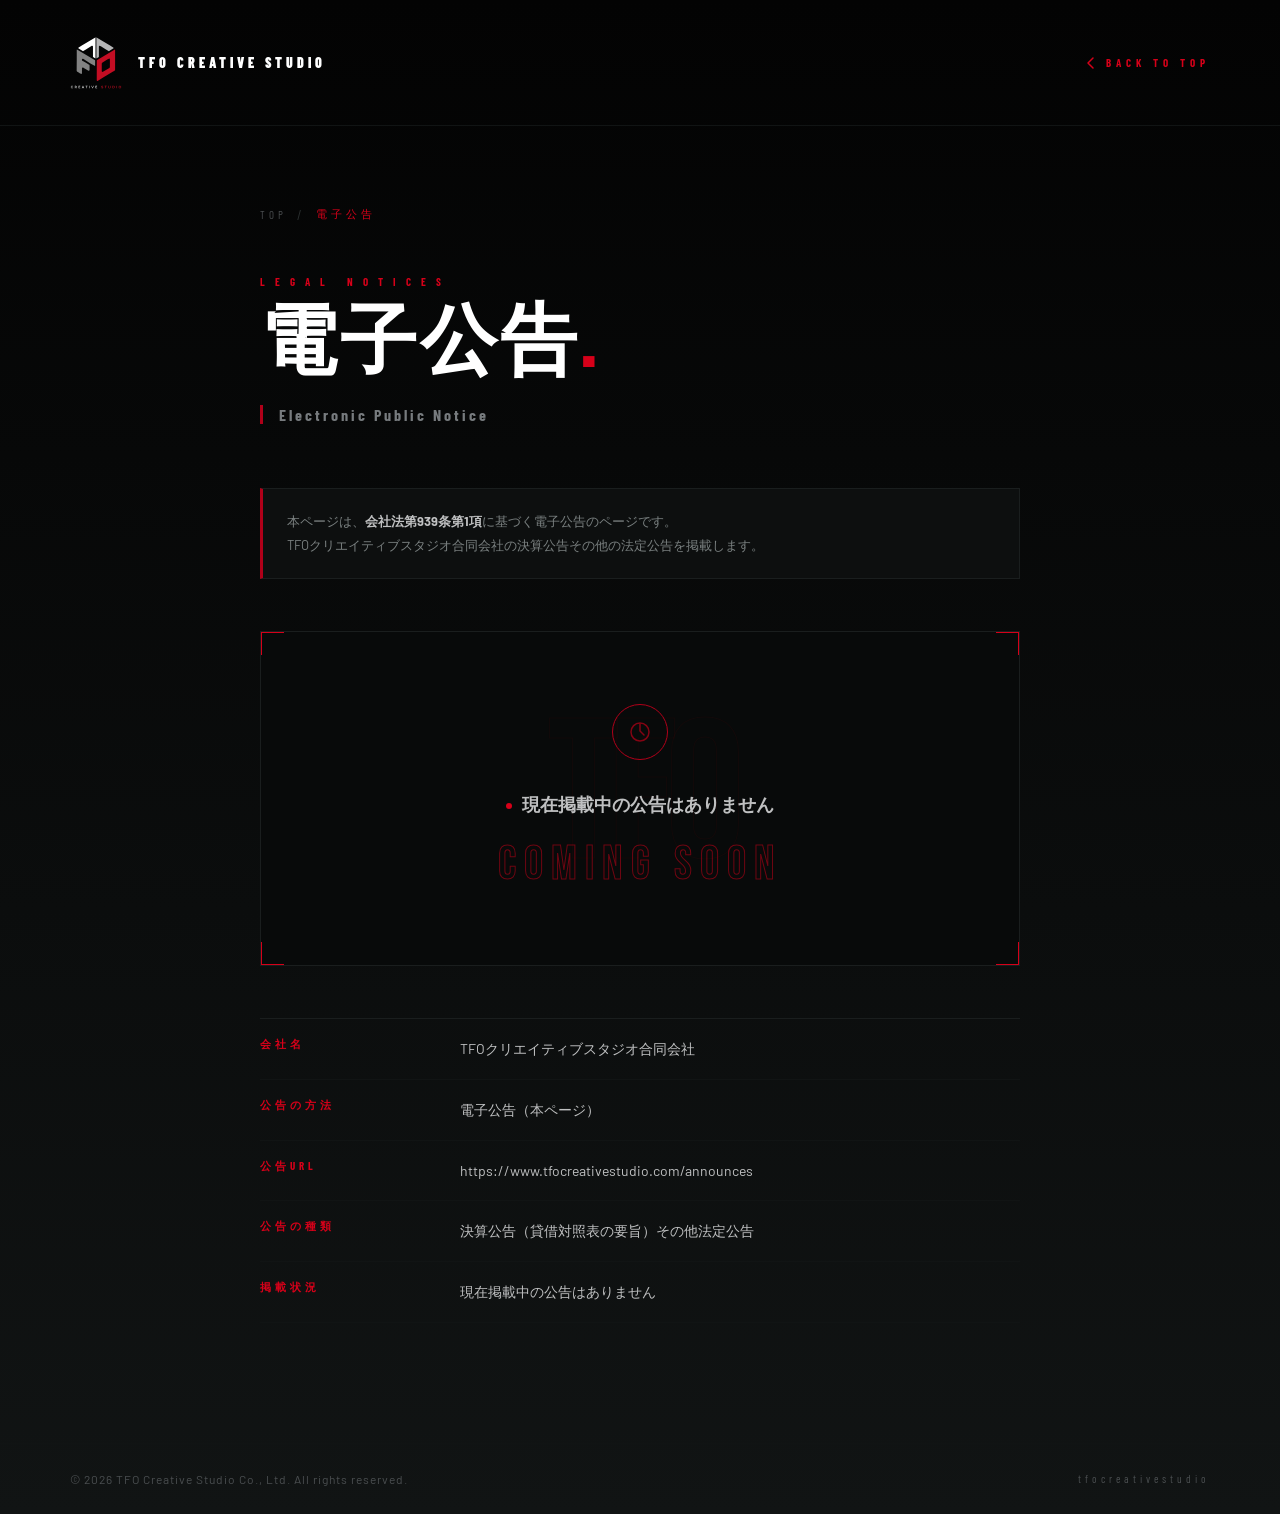
==== commit a31d785f: "修正" ====
--- a/announces/index.html
+++ b/announces/index.html
@@ -148,7 +148,7 @@
       border-left: 3px solid var(--red-line);
       padding: 20px 24px;
       font-size: 13px;
-      color: var(--muted);
+      color: #7a8080;
       line-height: 1.85;
       margin-bottom: 52px;
       opacity: 0;
@@ -449,7 +449,7 @@
         </div>
         <div class="ann-info-row">
           <div class="ann-info-th">公告URL</div>
-          <div class="ann-info-td">https://tfocreativestudio.com/announces</div>
+          <div class="ann-info-td">https://www.tfocreativestudio.com/announces</div>
         </div>
         <div class="ann-info-row">
           <div class="ann-info-th">公告の種類</div>
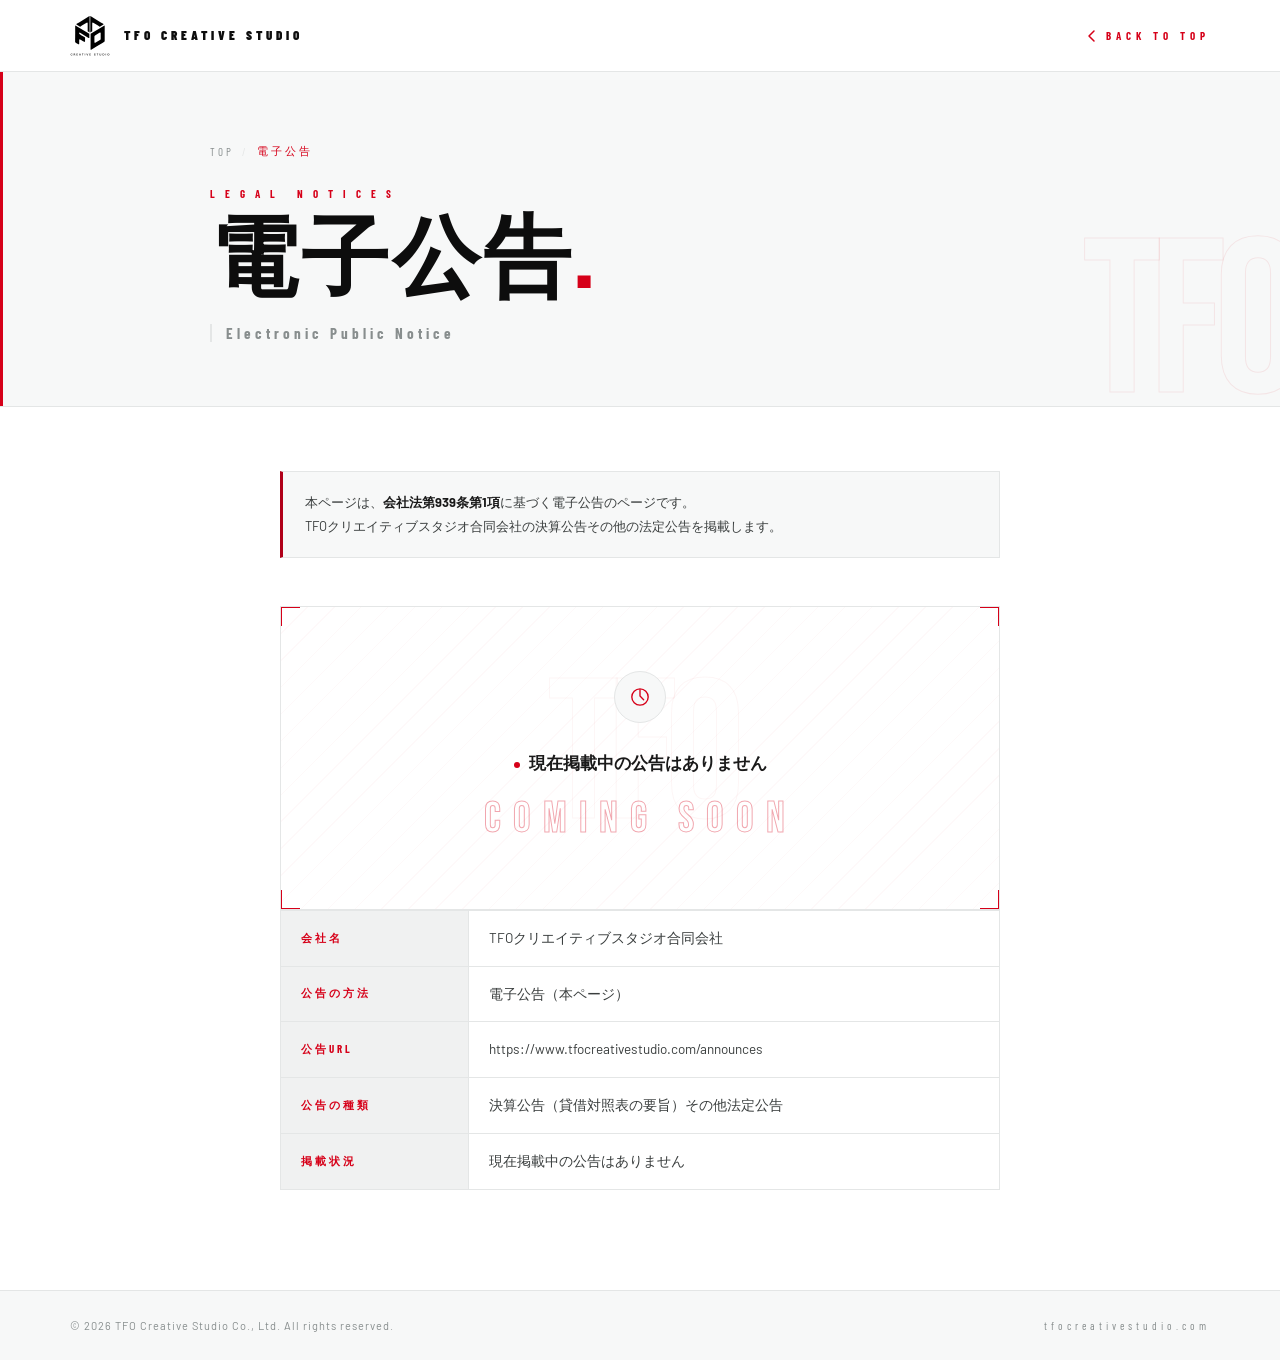
==== commit d6e19fd0: "白背景に修正" ====
--- a/announces/index.html
+++ b/announces/index.html
@@ -4,53 +4,83 @@
   <meta charset="UTF-8" />
   <meta name="viewport" content="width=device-width, initial-scale=1.0" />
   <title>電子公告 — TFO Creative Studio</title>
-  <link rel="stylesheet" href="../style.css" />
+  <link rel="preconnect" href="https://fonts.googleapis.com">
+  <link rel="stylesheet" href="https://fonts.googleapis.com/css2?family=Bebas+Neue&family=Barlow+Condensed:wght@400;700;900&family=Barlow:wght@400;700&display=swap" />
   <style>
-    /* ── Page-specific overrides ── */
-    html, body { overflow-x: hidden; }
-
-    .announces-page {
-      min-height: 100vh;
-      background: linear-gradient(to bottom, #030303 0%, #0b0d0d 60%, #111414 100%);
-      display: flex;
-      flex-direction: column;
-    }
-
-    /* ── Minimal header ── */
+    *, *::before, *::after { margin: 0; padding: 0; box-sizing: border-box; }
+
+    :root {
+      --red:       #d60019;
+      --red-mid:   #b00019;
+      --red-pale:  rgba(214, 0, 25, 0.07);
+      --red-line:  rgba(214, 0, 25, 0.18);
+      --black:     #0d0d0d;
+      --ink:       #1a1a1a;
+      --body-text: #3a3e3e;
+      --muted:     #888e8e;
+      --border:    #e4e6e6;
+      --bg:        #ffffff;
+      --bg-soft:   #f7f8f8;
+      --bg-rule:   #f0f1f1;
+    }
+
+    html, body {
+      width: 100%;
+      overflow-x: hidden;
+      background: var(--bg);
+      color: var(--ink);
+      font-family: 'Barlow', Arial, sans-serif;
+    }
+
+    /* ── Scrollbar ── */
+    ::-webkit-scrollbar { width: 3px; }
+    ::-webkit-scrollbar-track { background: var(--bg); }
+    ::-webkit-scrollbar-thumb { background: var(--red-mid); }
+
+    /* ========================
+       HEADER
+    ======================== */
     .ann-header {
+      position: sticky;
+      top: 0;
+      z-index: 100;
+      background: rgba(255,255,255,0.92);
+      backdrop-filter: blur(12px);
+      -webkit-backdrop-filter: blur(12px);
+      border-bottom: 1px solid var(--border);
+      padding: 0 70px;
+      height: 72px;
       display: flex;
       justify-content: space-between;
       align-items: center;
-      padding: 36px 70px;
-      position: relative;
-      z-index: 10;
-      border-bottom: 1px solid #111414;
     }
 
     .ann-logo {
       display: flex;
       align-items: center;
-      gap: 16px;
+      gap: 14px;
       text-decoration: none;
     }
 
     .ann-logo img {
-      width: 52px;
+      width: 40px;
       height: auto;
+      /* invert white logo to black for light bg */
+      filter: invert(1) brightness(0);
     }
 
     .ann-logo-text {
       font-family: 'Barlow Condensed', sans-serif;
-      font-size: 14px;
+      font-size: 13px;
       font-weight: 900;
       letter-spacing: 4px;
-      color: var(--white);
+      color: var(--black);
     }
 
     .ann-back {
       display: flex;
       align-items: center;
-      gap: 8px;
+      gap: 7px;
       font-family: 'Barlow Condensed', sans-serif;
       font-size: 11px;
       letter-spacing: 5px;
@@ -60,169 +90,193 @@
       transition: opacity 0.2s;
     }
 
-    .ann-back:hover { opacity: 0.7; }
-
-    .ann-back svg {
-      transition: transform 0.2s;
-    }
-
+    .ann-back:hover { opacity: 0.65; }
     .ann-back:hover svg { transform: translateX(-3px); }
-
-    /* ── Main content ── */
-    .ann-main {
-      flex: 1;
-      max-width: 900px;
-      width: 100%;
+    .ann-back svg { transition: transform 0.2s; }
+
+    /* ========================
+       HERO STRIP
+    ======================== */
+    .ann-hero {
+      background: var(--bg-soft);
+      padding: 72px 70px 64px;
+      border-bottom: 1px solid var(--border);
+      position: relative;
+      overflow: hidden;
+    }
+
+    .ann-hero-inner {
+      max-width: 860px;
       margin: 0 auto;
-      padding: 80px 70px 120px;
-    }
-
-    /* Breadcrumb */
-    .breadcrumb {
-      display: flex;
-      align-items: center;
-      gap: 10px;
-      font-family: 'Barlow Condensed', sans-serif;
-      font-size: 11px;
-      letter-spacing: 4px;
-      color: var(--muted);
-      margin-bottom: 52px;
-      opacity: 0;
-      animation: fadeIn 0.6s ease 0.2s forwards;
-    }
-
-    .breadcrumb a {
-      color: var(--muted);
-      text-decoration: none;
-      transition: color 0.2s;
-    }
-
-    .breadcrumb a:hover { color: var(--red); }
-
-    .breadcrumb-sep {
-      color: #2a2e2e;
-      font-size: 14px;
-    }
-
-    .breadcrumb-current { color: var(--red); }
-
-    /* Page heading */
-    .ann-heading-wrap {
-      margin-bottom: 64px;
-      opacity: 0;
-      transform: translateY(20px);
-      animation: fadeUp 0.8s cubic-bezier(0.22,1,0.36,1) 0.3s forwards;
-    }
-
-    .ann-label {
+      position: relative;
+      z-index: 2;
+    }
+
+    /* watermark */
+    .ann-hero::after {
+      content: 'TFO';
+      position: absolute;
+      right: -10px;
+      bottom: -30px;
+      font-family: 'Bebas Neue', sans-serif;
+      font-size: 220px;
+      letter-spacing: -12px;
+      color: transparent;
+      -webkit-text-stroke: 1px rgba(214,0,25,0.08);
+      pointer-events: none;
+      line-height: 1;
+      z-index: 1;
+    }
+
+    /* red accent line left */
+    .ann-hero::before {
+      content: '';
+      position: absolute;
+      left: 0; top: 0;
+      width: 3px;
+      height: 100%;
+      background: var(--red);
+    }
+
+    .ann-hero-label {
       font-family: 'Barlow Condensed', sans-serif;
       font-size: 11px;
       letter-spacing: 10px;
       color: var(--red);
       font-weight: 700;
       margin-bottom: 20px;
-    }
-
-    .ann-title {
+      opacity: 0;
+      animation: fadeIn 0.5s ease 0.1s forwards;
+    }
+
+    .ann-hero-title {
       font-family: 'Bebas Neue', sans-serif;
-      font-size: clamp(52px, 6vw, 80px);
+      font-size: clamp(52px, 7vw, 88px);
       line-height: 0.95;
       letter-spacing: 3px;
-      margin-bottom: 24px;
-    }
-
-    .ann-subtitle {
-      font-family: 'Barlow Condensed', sans-serif;
-      font-size: 16px;
+      color: var(--black);
+      margin-bottom: 20px;
+      opacity: 0;
+      transform: translateY(16px);
+      animation: fadeUp 0.7s cubic-bezier(0.22,1,0.36,1) 0.2s forwards;
+    }
+
+    .ann-hero-title .dot { color: var(--red); }
+
+    .ann-hero-sub {
+      font-family: 'Barlow Condensed', sans-serif;
+      font-size: 15px;
+      letter-spacing: 4px;
+      color: var(--muted);
+      font-weight: 700;
+      padding-left: 14px;
+      border-left: 2px solid var(--border);
+      opacity: 0;
+      animation: fadeIn 0.5s ease 0.5s forwards;
+    }
+
+    /* breadcrumb in hero */
+    .breadcrumb {
+      display: flex;
+      align-items: center;
+      gap: 8px;
+      font-family: 'Barlow Condensed', sans-serif;
+      font-size: 11px;
       letter-spacing: 3px;
-      color: var(--gray-text);
+      color: var(--muted);
+      margin-bottom: 28px;
+      opacity: 0;
+      animation: fadeIn 0.5s ease 0s forwards;
+    }
+
+    .breadcrumb a {
+      color: var(--muted);
+      text-decoration: none;
+      transition: color 0.2s;
+    }
+
+    .breadcrumb a:hover { color: var(--red); }
+    .breadcrumb-sep { color: var(--border); }
+    .breadcrumb-current { color: var(--red); }
+
+    /* ========================
+       MAIN
+    ======================== */
+    .ann-main {
+      max-width: 860px;
+      margin: 0 auto;
+      padding: 64px 70px 100px;
+    }
+
+    /* ── Legal note ── */
+    .ann-legal-note {
+      background: var(--bg-soft);
+      border: 1px solid var(--border);
+      border-left: 3px solid var(--red-mid);
+      padding: 18px 22px;
+      font-size: 13px;
+      color: var(--body-text);
+      line-height: 1.9;
+      margin-bottom: 48px;
+      opacity: 0;
+      animation: fadeIn 0.5s ease 0.3s forwards;
+    }
+
+    .ann-legal-note strong {
+      color: var(--ink);
       font-weight: 700;
-      border-left: 3px solid var(--red-line);
-      padding-left: 16px;
-    }
-
-    /* Legal note */
-    .ann-legal-note {
-      background: #0d0f0f;
-      border: 1px solid #1a1e1e;
-      border-left: 3px solid var(--red-line);
-      padding: 20px 24px;
-      font-size: 13px;
-      color: #7a8080;
-      line-height: 1.85;
-      margin-bottom: 52px;
-      opacity: 0;
-      animation: fadeIn 0.6s ease 0.55s forwards;
-    }
-
-    .ann-legal-note strong {
-      color: var(--lead-text);
-    }
-
-    /* Status box */
+    }
+
+    /* ── Status box ── */
     .ann-status-box {
       position: relative;
-      background: #080a0a;
-      border: 1px solid #1a1e1e;
-      padding: 72px 48px;
+      border: 1px solid var(--border);
+      background: var(--bg);
+      padding: 64px 40px;
       text-align: center;
       overflow: hidden;
-      opacity: 0;
-      transform: translateY(24px);
-      animation: fadeUp 0.9s cubic-bezier(0.22,1,0.36,1) 0.6s forwards;
-    }
-
-    /* Corner accents */
-    .ann-status-box::before,
-    .ann-status-box::after {
+      margin-bottom: 0;
+      opacity: 0;
+      transform: translateY(20px);
+      animation: fadeUp 0.8s cubic-bezier(0.22,1,0.36,1) 0.45s forwards;
+    }
+
+    /* subtle diagonal pattern */
+    .ann-status-box::before {
       content: '';
       position: absolute;
-      width: 24px;
-      height: 24px;
-    }
-
-    .ann-status-box::before {
-      top: -1px; left: -1px;
-      border-top: 2px solid var(--red);
-      border-left: 2px solid var(--red);
-    }
-
-    .ann-status-box::after {
-      bottom: -1px; right: -1px;
-      border-bottom: 2px solid var(--red);
-      border-right: 2px solid var(--red);
-    }
-
-    .ann-status-box .corner-tr,
-    .ann-status-box .corner-bl {
+      inset: 0;
+      background-image: repeating-linear-gradient(
+        -45deg,
+        transparent,
+        transparent 18px,
+        rgba(214,0,25,0.025) 18px,
+        rgba(214,0,25,0.025) 19px
+      );
+      pointer-events: none;
+    }
+
+    /* Corner accents */
+    .corner-tl, .corner-tr, .corner-bl, .corner-br {
       position: absolute;
-      width: 24px;
-      height: 24px;
-    }
-
-    .ann-status-box .corner-tr {
-      top: -1px; right: -1px;
-      border-top: 2px solid var(--red);
-      border-right: 2px solid var(--red);
-    }
-
-    .ann-status-box .corner-bl {
-      bottom: -1px; left: -1px;
-      border-bottom: 2px solid var(--red);
-      border-left: 2px solid var(--red);
-    }
-
-    /* Background TFO watermark */
+      width: 20px;
+      height: 20px;
+    }
+
+    .corner-tl { top: -1px; left: -1px;   border-top: 2px solid var(--red); border-left:  2px solid var(--red); }
+    .corner-tr { top: -1px; right: -1px;  border-top: 2px solid var(--red); border-right: 2px solid var(--red); }
+    .corner-bl { bottom: -1px; left: -1px;  border-bottom: 2px solid var(--red); border-left:  2px solid var(--red); }
+    .corner-br { bottom: -1px; right: -1px; border-bottom: 2px solid var(--red); border-right: 2px solid var(--red); }
+
     .ann-watermark {
       position: absolute;
-      top: 50%;
-      left: 50%;
+      top: 50%; left: 50%;
       transform: translate(-50%, -50%);
       font-family: 'Bebas Neue', sans-serif;
       font-size: 200px;
       letter-spacing: -12px;
       color: transparent;
-      -webkit-text-stroke: 1px rgba(214,0,25,0.05);
+      -webkit-text-stroke: 1px rgba(214,0,25,0.04);
       pointer-events: none;
       user-select: none;
       line-height: 1;
@@ -230,44 +284,31 @@
     }
 
     .ann-status-icon {
-      width: 56px;
-      height: 56px;
-      border: 1px solid var(--red-line);
+      width: 52px;
+      height: 52px;
+      border: 1px solid var(--border);
       border-radius: 50%;
       display: flex;
       align-items: center;
       justify-content: center;
-      margin: 0 auto 28px;
+      margin: 0 auto 24px;
       position: relative;
+      background: var(--bg-soft);
       animation: iconPulse 3s ease-in-out infinite 1.5s;
-    }
-
-    .ann-status-icon svg {
-      opacity: 0.6;
     }
 
     @keyframes iconPulse {
       0%, 100% { box-shadow: 0 0 0 0 rgba(214,0,25,0); }
-      50%       { box-shadow: 0 0 0 8px rgba(214,0,25,0.08); }
+      50%       { box-shadow: 0 0 0 10px rgba(214,0,25,0.06); }
     }
 
     .ann-status-ja {
-      font-size: 18px;
+      font-size: 17px;
       font-weight: 700;
-      color: var(--lead-text);
+      color: var(--ink);
       line-height: 1.8;
-      margin-bottom: 16px;
+      margin-bottom: 14px;
       position: relative;
-    }
-
-    .ann-status-en {
-      font-family: 'Bebas Neue', sans-serif;
-      font-size: clamp(32px, 4vw, 48px);
-      letter-spacing: 8px;
-      color: transparent;
-      -webkit-text-stroke: 1px rgba(214,0,25,0.5);
-      position: relative;
-      animation: flicker 6s infinite 2s;
     }
 
     .ann-status-dot {
@@ -276,53 +317,77 @@
       height: 6px;
       background: var(--red);
       border-radius: 50%;
-      margin-right: 10px;
+      margin-right: 9px;
       vertical-align: middle;
       animation: dotBlink 1.6s ease-in-out infinite;
     }
 
     @keyframes dotBlink {
       0%, 100% { opacity: 1; transform: scale(1); }
-      50%       { opacity: 0.3; transform: scale(0.7); }
-    }
-
-    /* Info table */
+      50%       { opacity: 0.25; transform: scale(0.65); }
+    }
+
+    .ann-status-en {
+      font-family: 'Bebas Neue', sans-serif;
+      font-size: clamp(28px, 4vw, 44px);
+      letter-spacing: 12px;
+      color: transparent;
+      -webkit-text-stroke: 1px rgba(214,0,25,0.35);
+      position: relative;
+      animation: flicker 6s infinite 2s;
+    }
+
+    @keyframes flicker {
+      0%, 97%, 100% { opacity: 1; }
+      98% { opacity: 0.7; }
+      99% { opacity: 1; }
+    }
+
+    /* ── Info table ── */
     .ann-info {
-      margin-top: 52px;
-      border-top: 1px solid #1a1e1e;
-      opacity: 0;
-      animation: fadeIn 0.6s ease 1.0s forwards;
+      border: 1px solid var(--border);
+      border-top: none;
+      opacity: 0;
+      animation: fadeIn 0.6s ease 0.9s forwards;
     }
 
     .ann-info-row {
       display: grid;
-      grid-template-columns: 200px 1fr;
-      gap: 0;
-      border-bottom: 1px solid #111414;
-      transition: background 0.2s;
-    }
-
-    .ann-info-row:hover { background: rgba(214,0,25,0.02); }
+      grid-template-columns: 188px 1fr;
+      border-top: 1px solid var(--border);
+      transition: background 0.15s;
+    }
+
+    .ann-info-row:hover { background: var(--red-pale); }
 
     .ann-info-th {
-      padding: 18px 0;
+      padding: 16px 20px;
       font-family: 'Barlow Condensed', sans-serif;
       font-size: 11px;
-      letter-spacing: 4px;
+      letter-spacing: 3px;
       font-weight: 700;
       color: var(--red);
+      background: var(--bg-rule);
+      border-right: 1px solid var(--border);
+      display: flex;
+      align-items: center;
     }
 
     .ann-info-td {
-      padding: 18px 0;
-      font-size: 14px;
-      color: var(--lead-text);
+      padding: 16px 20px;
+      font-size: 13.5px;
+      color: var(--body-text);
       line-height: 1.7;
-    }
-
-    /* Footer */
+      display: flex;
+      align-items: center;
+    }
+
+    /* ========================
+       FOOTER
+    ======================== */
     .ann-footer {
-      border-top: 1px solid #111414;
+      background: var(--bg-soft);
+      border-top: 1px solid var(--border);
       padding: 28px 70px;
       display: flex;
       justify-content: space-between;
@@ -330,7 +395,7 @@
     }
 
     .ann-footer-copy {
-      font-size: 12px;
+      font-size: 11px;
       color: var(--muted);
       letter-spacing: 1px;
     }
@@ -346,32 +411,56 @@
 
     .ann-footer-link:hover { color: var(--red); }
 
-    /* ── Responsive ── */
+    /* ========================
+       KEYFRAMES
+    ======================== */
+    @keyframes fadeIn {
+      to { opacity: 1; }
+    }
+
+    @keyframes fadeUp {
+      to { opacity: 1; transform: translateY(0); }
+    }
+
+    /* ========================
+       RESPONSIVE
+    ======================== */
     @media (max-width: 768px) {
       .ann-header {
-        padding: 24px 24px;
+        padding: 0 20px;
+        height: 60px;
       }
 
       .ann-logo-text { display: none; }
 
+      .ann-hero {
+        padding: 48px 24px 44px;
+      }
+
       .ann-main {
-        padding: 52px 24px 80px;
+        padding: 40px 20px 72px;
       }
 
       .ann-status-box {
-        padding: 52px 24px;
-      }
-
-      .ann-watermark { font-size: 120px; }
+        padding: 48px 20px;
+      }
+
+      .ann-watermark { font-size: 110px; }
 
       .ann-info-row {
-        grid-template-columns: 140px 1fr;
+        grid-template-columns: 120px 1fr;
+      }
+
+      .ann-info-th,
+      .ann-info-td {
+        padding: 14px 14px;
+        font-size: 12px;
       }
 
       .ann-footer {
-        padding: 24px;
+        padding: 24px 20px;
         flex-direction: column;
-        gap: 12px;
+        gap: 10px;
         text-align: center;
       }
     }
@@ -379,96 +468,96 @@
 </head>
 
 <body>
-  <div class="announces-page">
-
-    <!-- Header -->
-    <header class="ann-header">
-      <a href="/" class="ann-logo">
-        <img src="/pic/logo1.svg" alt="TFO Logo" />
-        <span class="ann-logo-text">TFO CREATIVE STUDIO</span>
-      </a>
-      <a href="/" class="ann-back">
-        <svg width="14" height="14" viewBox="0 0 14 14" fill="none">
-          <path d="M9 2L4 7L9 12" stroke="currentColor" stroke-width="1.5" stroke-linecap="round" stroke-linejoin="round"/>
-        </svg>
-        BACK TO TOP
-      </a>
-    </header>
-
-    <!-- Main -->
-    <main class="ann-main">
-
-      <!-- Breadcrumb -->
+
+  <!-- Header -->
+  <header class="ann-header">
+    <a href="/" class="ann-logo">
+      <img src="/pic/logo1.svg" alt="TFO Logo" />
+      <span class="ann-logo-text">TFO CREATIVE STUDIO</span>
+    </a>
+    <a href="/" class="ann-back">
+      <svg width="14" height="14" viewBox="0 0 14 14" fill="none">
+        <path d="M9 2L4 7L9 12" stroke="currentColor" stroke-width="1.5" stroke-linecap="round" stroke-linejoin="round"/>
+      </svg>
+      BACK TO TOP
+    </a>
+  </header>
+
+  <!-- Hero strip -->
+  <div class="ann-hero">
+    <div class="ann-hero-inner">
       <div class="breadcrumb">
         <a href="/">TOP</a>
         <span class="breadcrumb-sep">/</span>
         <span class="breadcrumb-current">電子公告</span>
       </div>
-
-      <!-- Heading -->
-      <div class="ann-heading-wrap">
-        <div class="ann-label">LEGAL NOTICES</div>
-        <h1 class="ann-title">電子公告<span class="red">.</span></h1>
-        <p class="ann-subtitle">Electronic Public Notice</p>
-      </div>
-
-      <!-- Legal note -->
-      <div class="ann-legal-note">
-        本ページは、<strong>会社法第939条第1項</strong>に基づく電子公告のページです。<br>
-        TFOクリエイティブスタジオ合同会社の決算公告その他の法定公告を掲載します。
-      </div>
-
-      <!-- Status box -->
-      <div class="ann-status-box">
-        <div class="corner-tr"></div>
-        <div class="corner-bl"></div>
-        <div class="ann-watermark">TFO</div>
-
-        <div class="ann-status-icon">
-          <svg width="22" height="22" viewBox="0 0 22 22" fill="none">
-            <path d="M11 3v7l4 4" stroke="#d60019" stroke-width="1.5" stroke-linecap="round"/>
-            <circle cx="11" cy="11" r="9" stroke="#d60019" stroke-width="1.5"/>
-          </svg>
-        </div>
-
-        <p class="ann-status-ja">
-          <span class="ann-status-dot"></span>現在掲載中の公告はありません
-        </p>
-        <p class="ann-status-en">COMING SOON</p>
-      </div>
-
-      <!-- Info table -->
-      <div class="ann-info">
-        <div class="ann-info-row">
-          <div class="ann-info-th">会社名</div>
-          <div class="ann-info-td">TFOクリエイティブスタジオ合同会社</div>
-        </div>
-        <div class="ann-info-row">
-          <div class="ann-info-th">公告の方法</div>
-          <div class="ann-info-td">電子公告（本ページ）</div>
-        </div>
-        <div class="ann-info-row">
-          <div class="ann-info-th">公告URL</div>
-          <div class="ann-info-td">https://www.tfocreativestudio.com/announces</div>
-        </div>
-        <div class="ann-info-row">
-          <div class="ann-info-th">公告の種類</div>
-          <div class="ann-info-td">決算公告（貸借対照表の要旨）その他法定公告</div>
-        </div>
-        <div class="ann-info-row">
-          <div class="ann-info-th">掲載状況</div>
-          <div class="ann-info-td">現在掲載中の公告はありません</div>
-        </div>
-      </div>
-
-    </main>
-
-    <!-- Footer -->
-    <footer class="ann-footer">
-      <span class="ann-footer-copy">&copy; 2026 TFO Creative Studio Co., Ltd. All rights reserved.</span>
-      <a href="/" class="ann-footer-link">tfocreativestudio</a>
-    </footer>
-
+      <div class="ann-hero-label">LEGAL NOTICES</div>
+      <h1 class="ann-hero-title">電子公告<span class="dot">.</span></h1>
+      <p class="ann-hero-sub">Electronic Public Notice</p>
+    </div>
   </div>
+
+  <!-- Main -->
+  <main class="ann-main">
+
+    <!-- Legal note -->
+    <div class="ann-legal-note">
+      本ページは、<strong>会社法第939条第1項</strong>に基づく電子公告のページです。<br>
+      TFOクリエイティブスタジオ合同会社の決算公告その他の法定公告を掲載します。
+    </div>
+
+    <!-- Status box -->
+    <div class="ann-status-box">
+      <div class="corner-tl"></div>
+      <div class="corner-tr"></div>
+      <div class="corner-bl"></div>
+      <div class="corner-br"></div>
+      <div class="ann-watermark">TFO</div>
+
+      <div class="ann-status-icon">
+        <svg width="20" height="20" viewBox="0 0 22 22" fill="none">
+          <path d="M11 3v7l4 4" stroke="#d60019" stroke-width="1.5" stroke-linecap="round"/>
+          <circle cx="11" cy="11" r="9" stroke="#d60019" stroke-width="1.5"/>
+        </svg>
+      </div>
+
+      <p class="ann-status-ja">
+        <span class="ann-status-dot"></span>現在掲載中の公告はありません
+      </p>
+      <p class="ann-status-en">COMING SOON</p>
+    </div>
+
+    <!-- Info table -->
+    <div class="ann-info">
+      <div class="ann-info-row">
+        <div class="ann-info-th">会社名</div>
+        <div class="ann-info-td">TFOクリエイティブスタジオ合同会社</div>
+      </div>
+      <div class="ann-info-row">
+        <div class="ann-info-th">公告の方法</div>
+        <div class="ann-info-td">電子公告（本ページ）</div>
+      </div>
+      <div class="ann-info-row">
+        <div class="ann-info-th">公告URL</div>
+        <div class="ann-info-td">https://www.tfocreativestudio.com/announces</div>
+      </div>
+      <div class="ann-info-row">
+        <div class="ann-info-th">公告の種類</div>
+        <div class="ann-info-td">決算公告（貸借対照表の要旨）その他法定公告</div>
+      </div>
+      <div class="ann-info-row">
+        <div class="ann-info-th">掲載状況</div>
+        <div class="ann-info-td">現在掲載中の公告はありません</div>
+      </div>
+    </div>
+
+  </main>
+
+  <!-- Footer -->
+  <footer class="ann-footer">
+    <span class="ann-footer-copy">&copy; 2026 TFO Creative Studio Co., Ltd. All rights reserved.</span>
+    <a href="/" class="ann-footer-link">tfocreativestudio.com</a>
+  </footer>
+
 </body>
 </html>
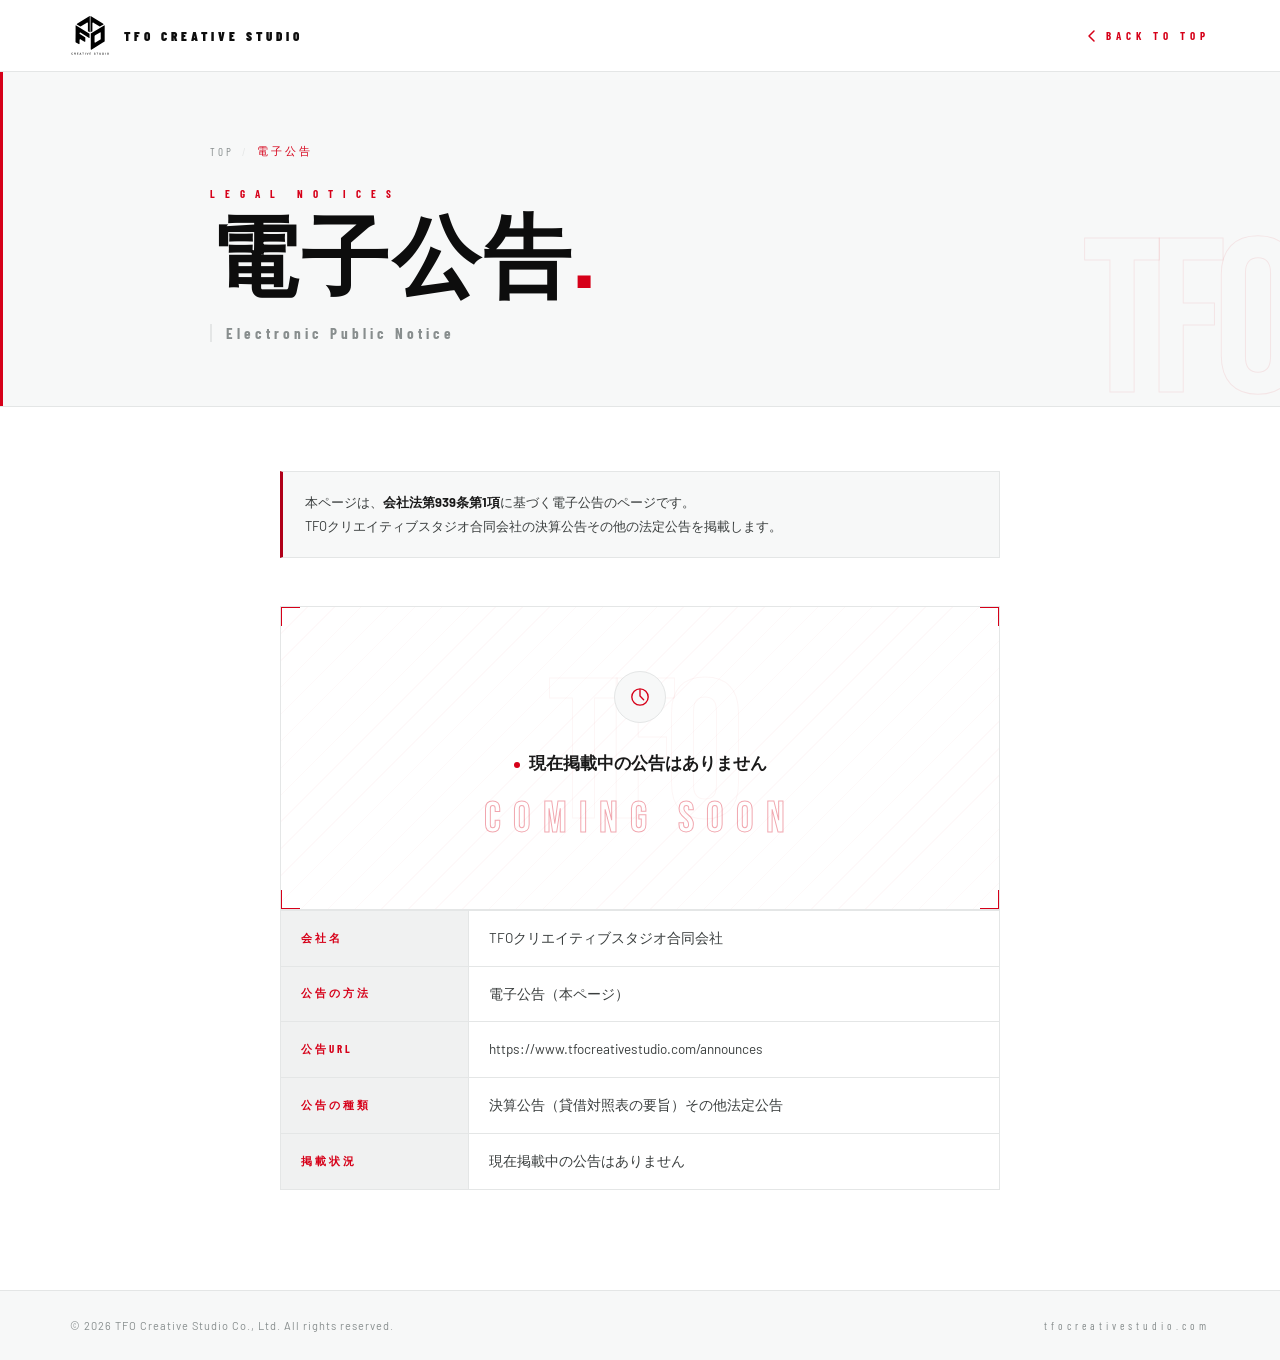
==== commit c63a26cc: "ロゴ変更" ====
--- a/announces/index.html
+++ b/announces/index.html
@@ -472,7 +472,7 @@
   <!-- Header -->
   <header class="ann-header">
     <a href="/" class="ann-logo">
-      <img src="/pic/logo1.svg" alt="TFO Logo" />
+      <img src="/pic/logo3.svg" alt="TFO Logo" />
       <span class="ann-logo-text">TFO CREATIVE STUDIO</span>
     </a>
     <a href="/" class="ann-back">
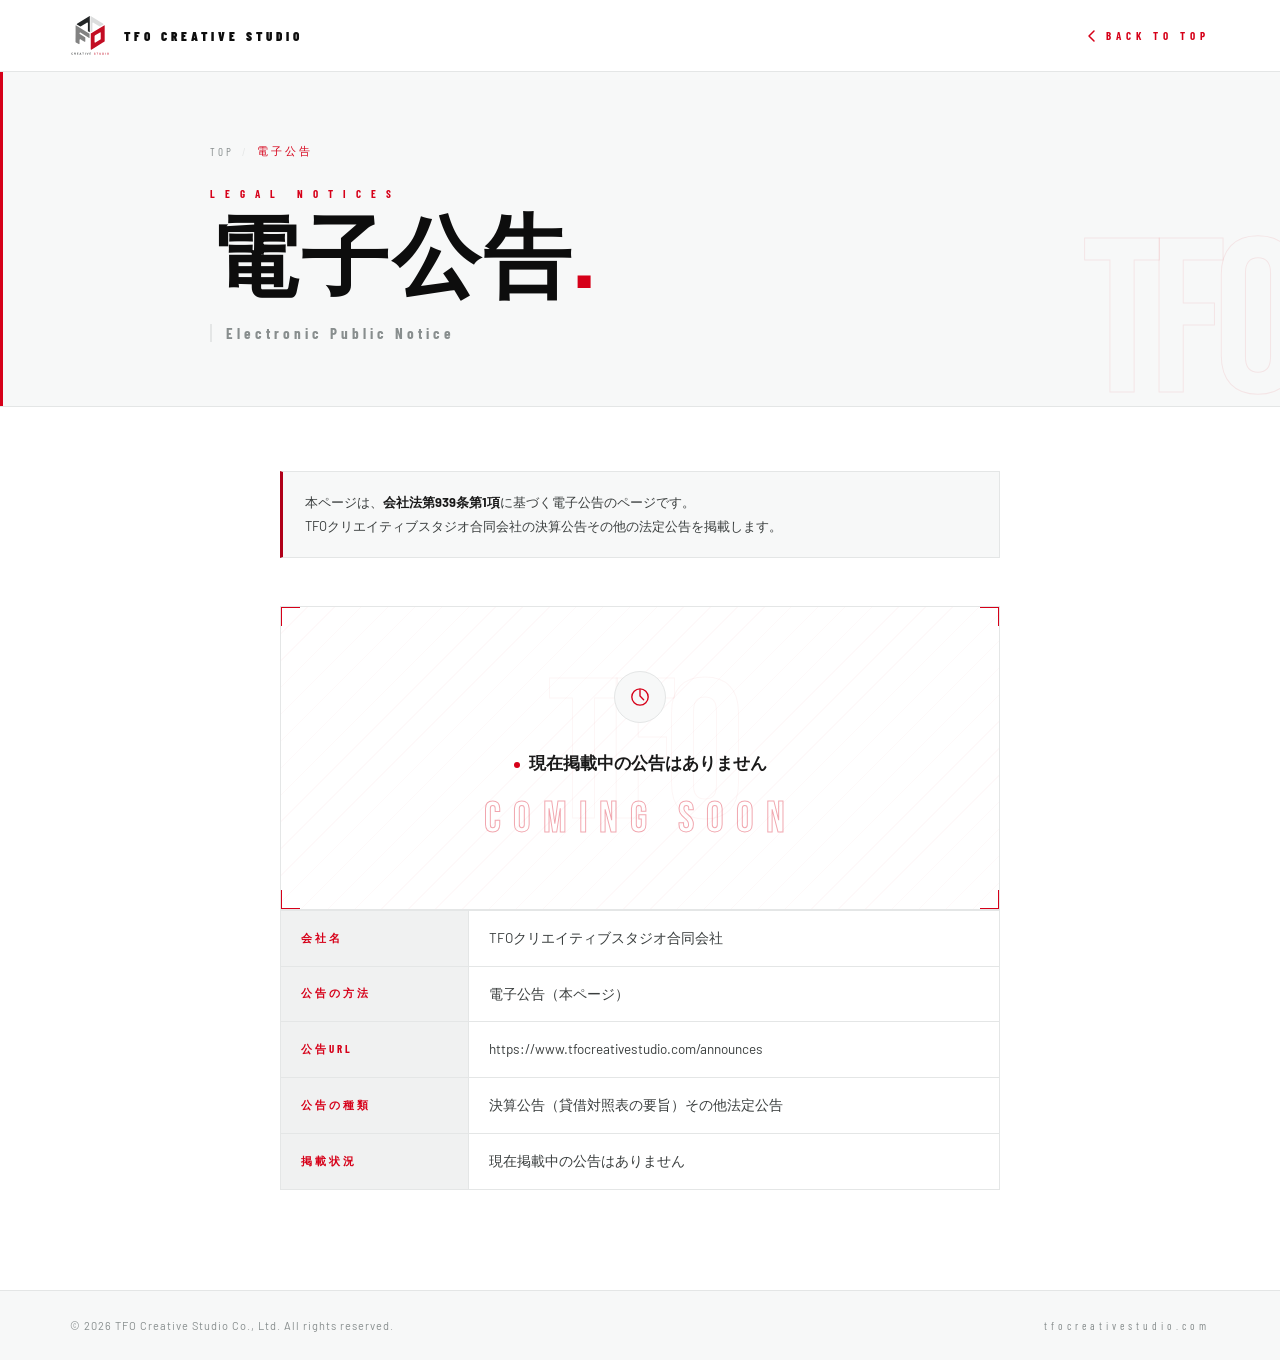
==== commit 0cc3be61: "修正" ====
--- a/announces/index.html
+++ b/announces/index.html
@@ -66,7 +66,7 @@
       width: 40px;
       height: auto;
       /* invert white logo to black for light bg */
-      filter: invert(1) brightness(0);
+      /* filter: invert(1) brightness(0); */
     }
 
     .ann-logo-text {
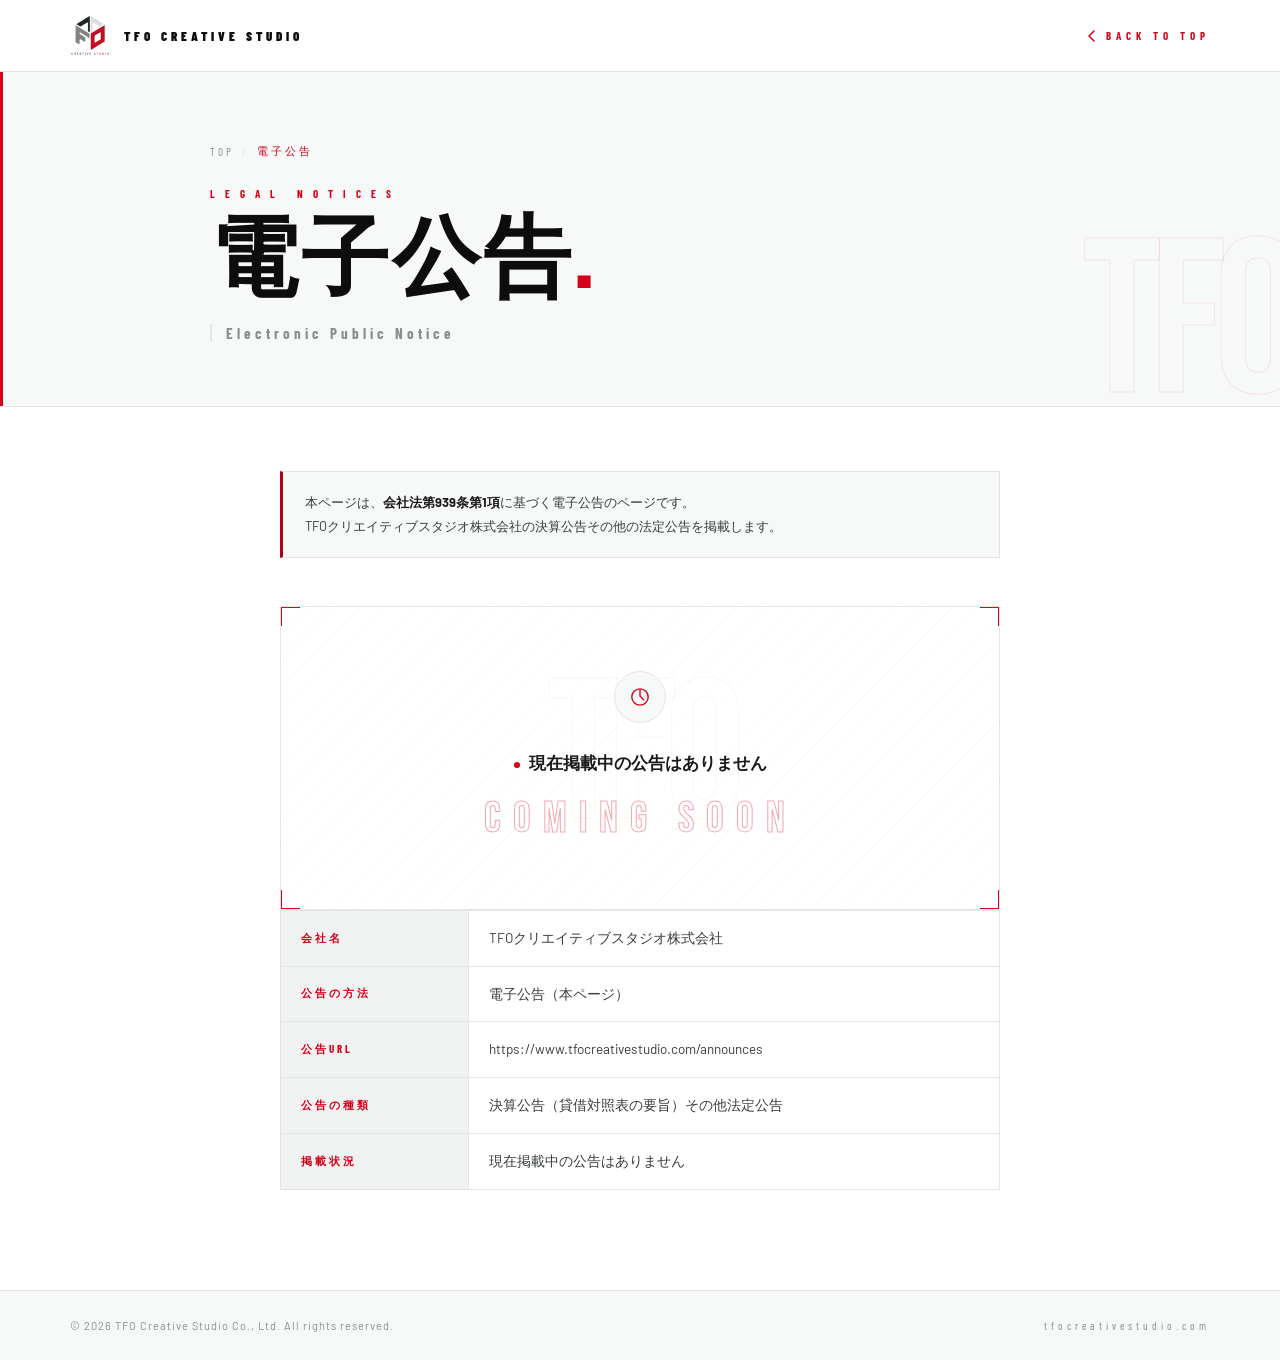
==== commit 3cc5344b: "修正" ====
--- a/announces/index.html
+++ b/announces/index.html
@@ -503,7 +503,7 @@
     <!-- Legal note -->
     <div class="ann-legal-note">
       本ページは、<strong>会社法第939条第1項</strong>に基づく電子公告のページです。<br>
-      TFOクリエイティブスタジオ合同会社の決算公告その他の法定公告を掲載します。
+      TFOクリエイティブスタジオ株式会社の決算公告その他の法定公告を掲載します。
     </div>
 
     <!-- Status box -->
@@ -531,7 +531,7 @@
     <div class="ann-info">
       <div class="ann-info-row">
         <div class="ann-info-th">会社名</div>
-        <div class="ann-info-td">TFOクリエイティブスタジオ合同会社</div>
+        <div class="ann-info-td">TFOクリエイティブスタジオ株式会社</div>
       </div>
       <div class="ann-info-row">
         <div class="ann-info-th">公告の方法</div>
